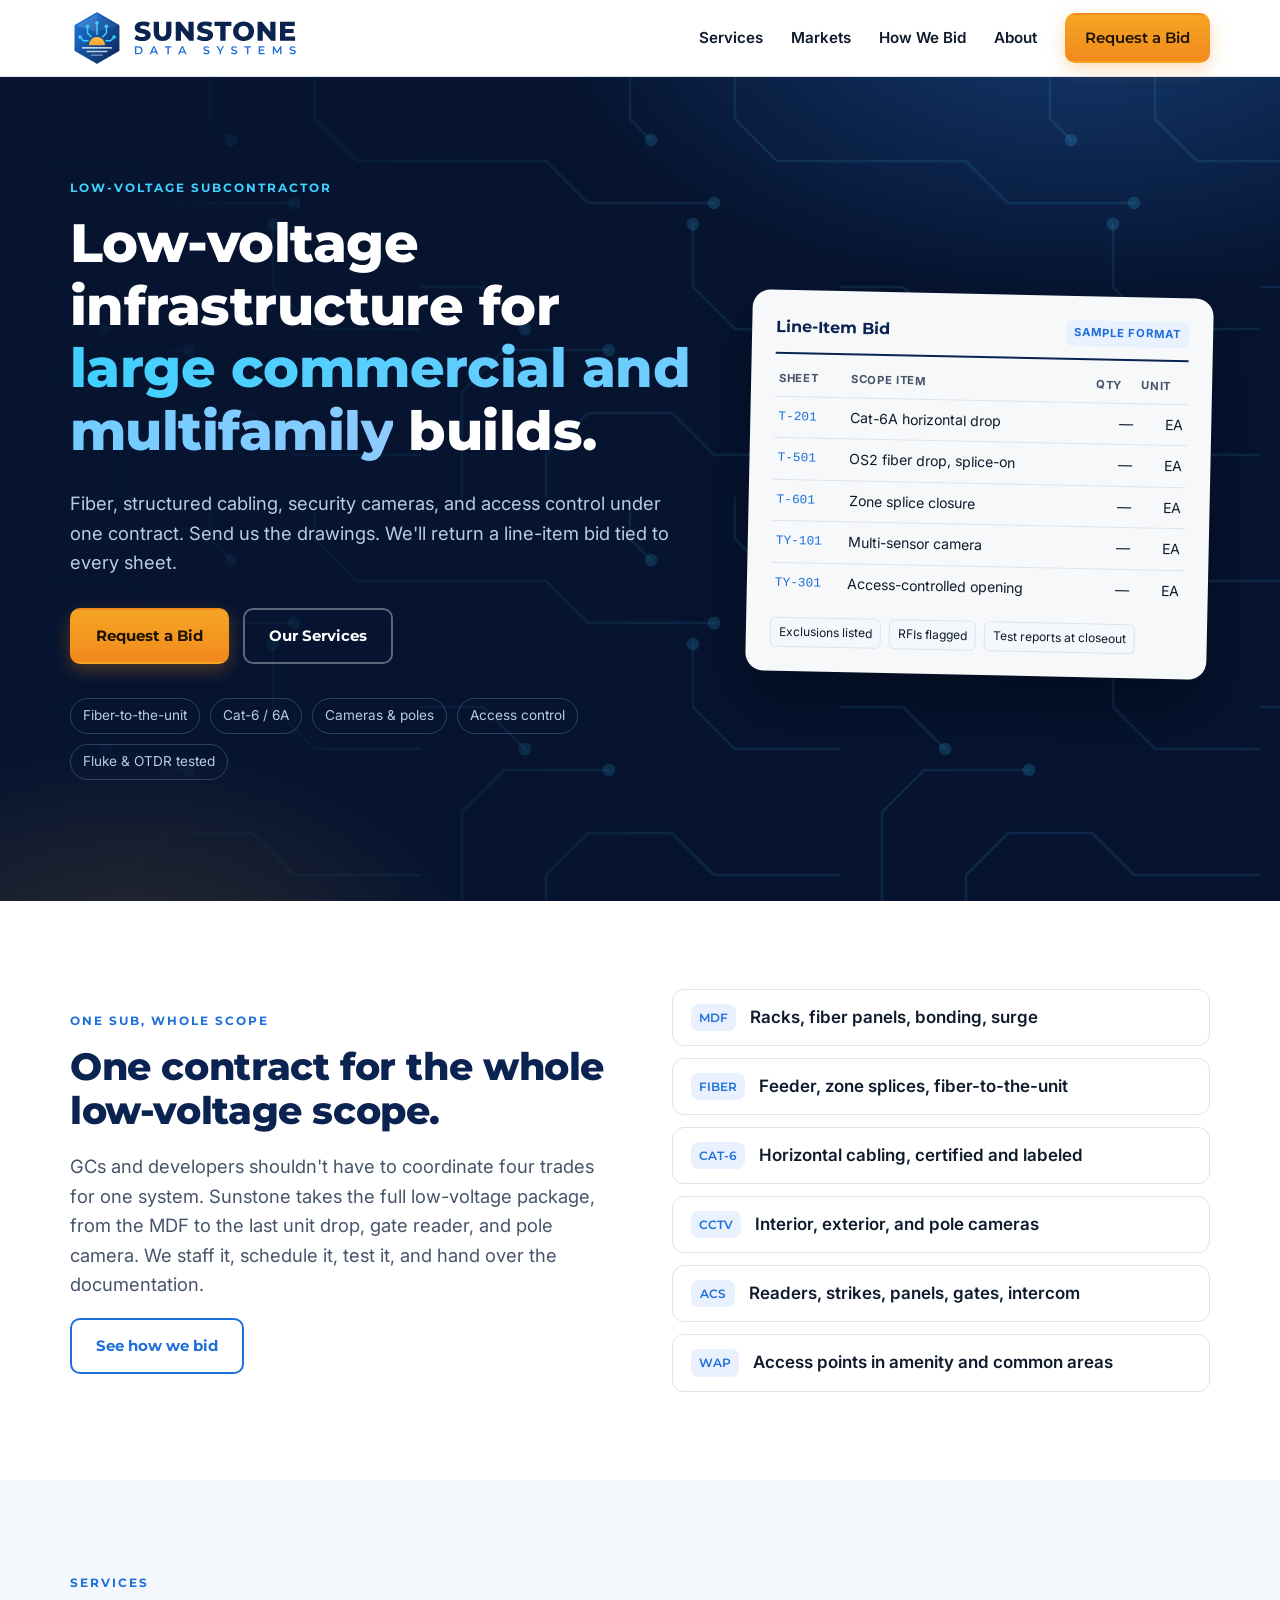
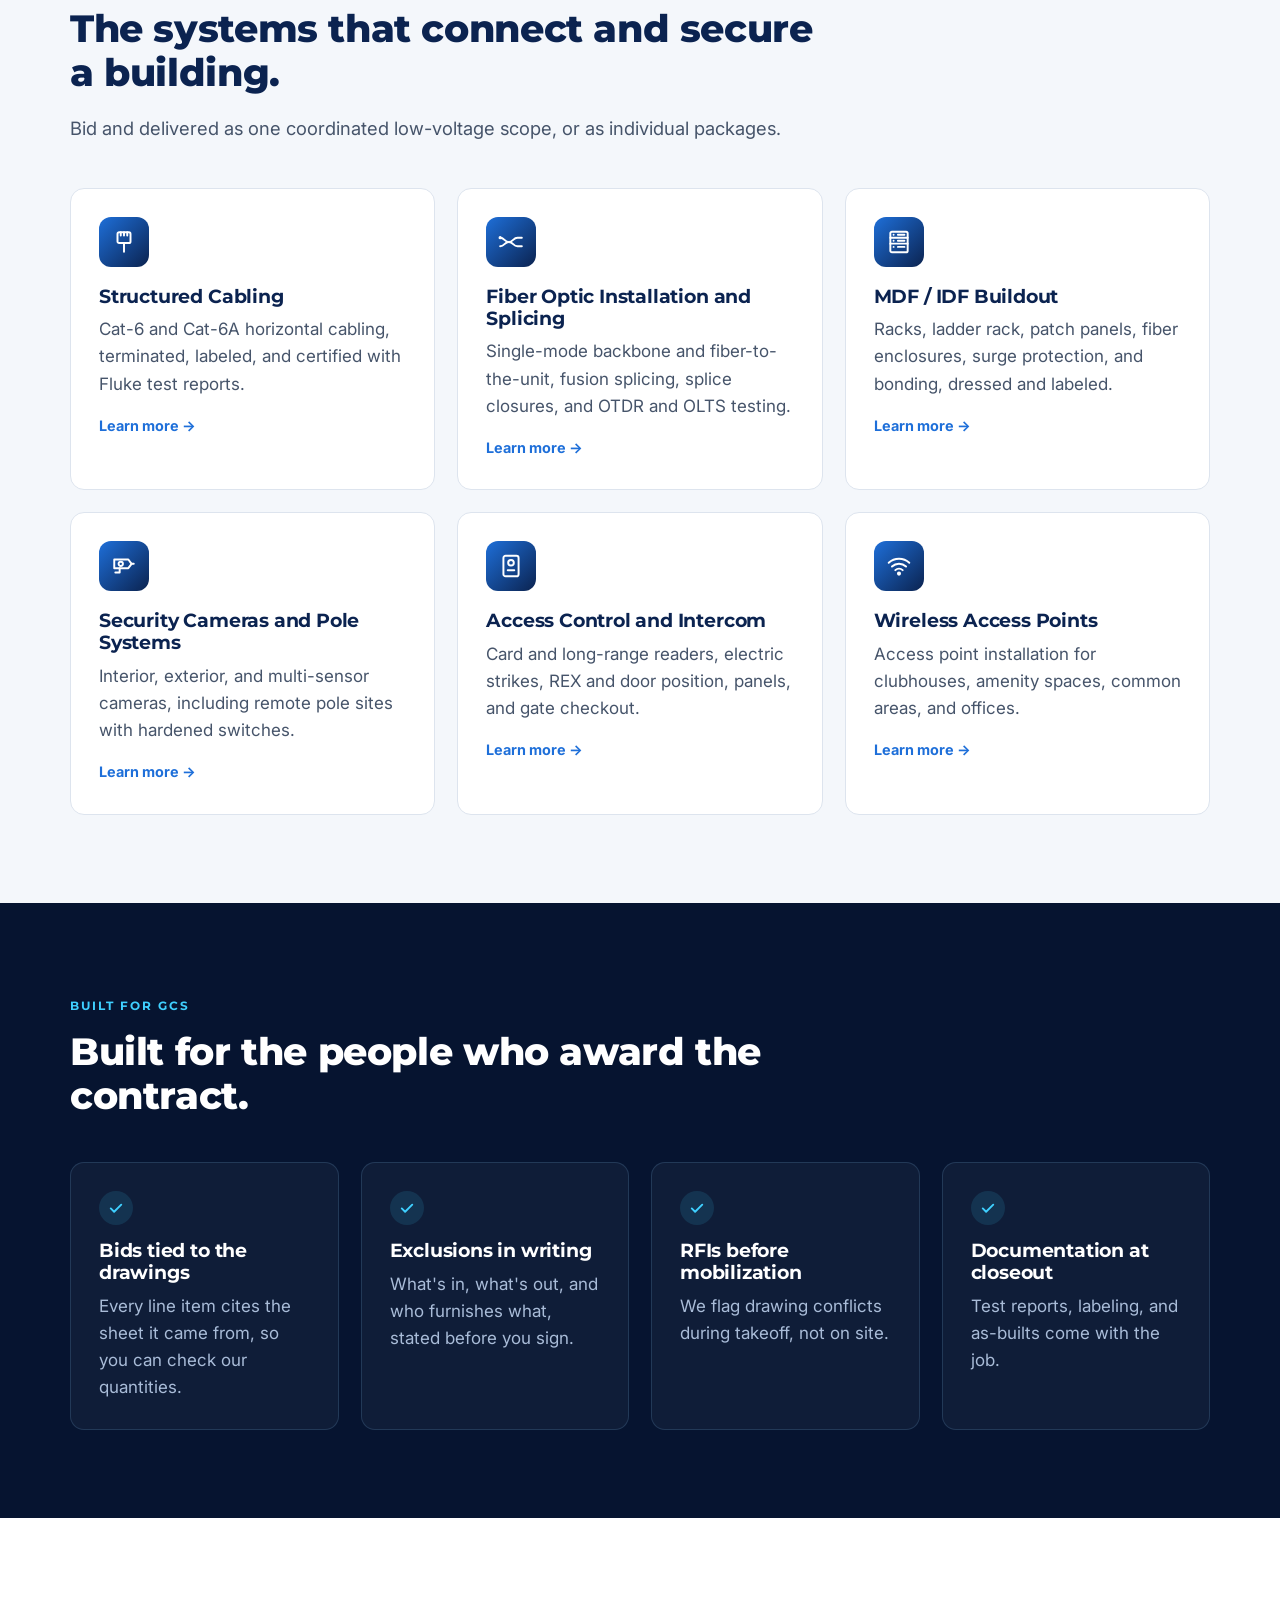
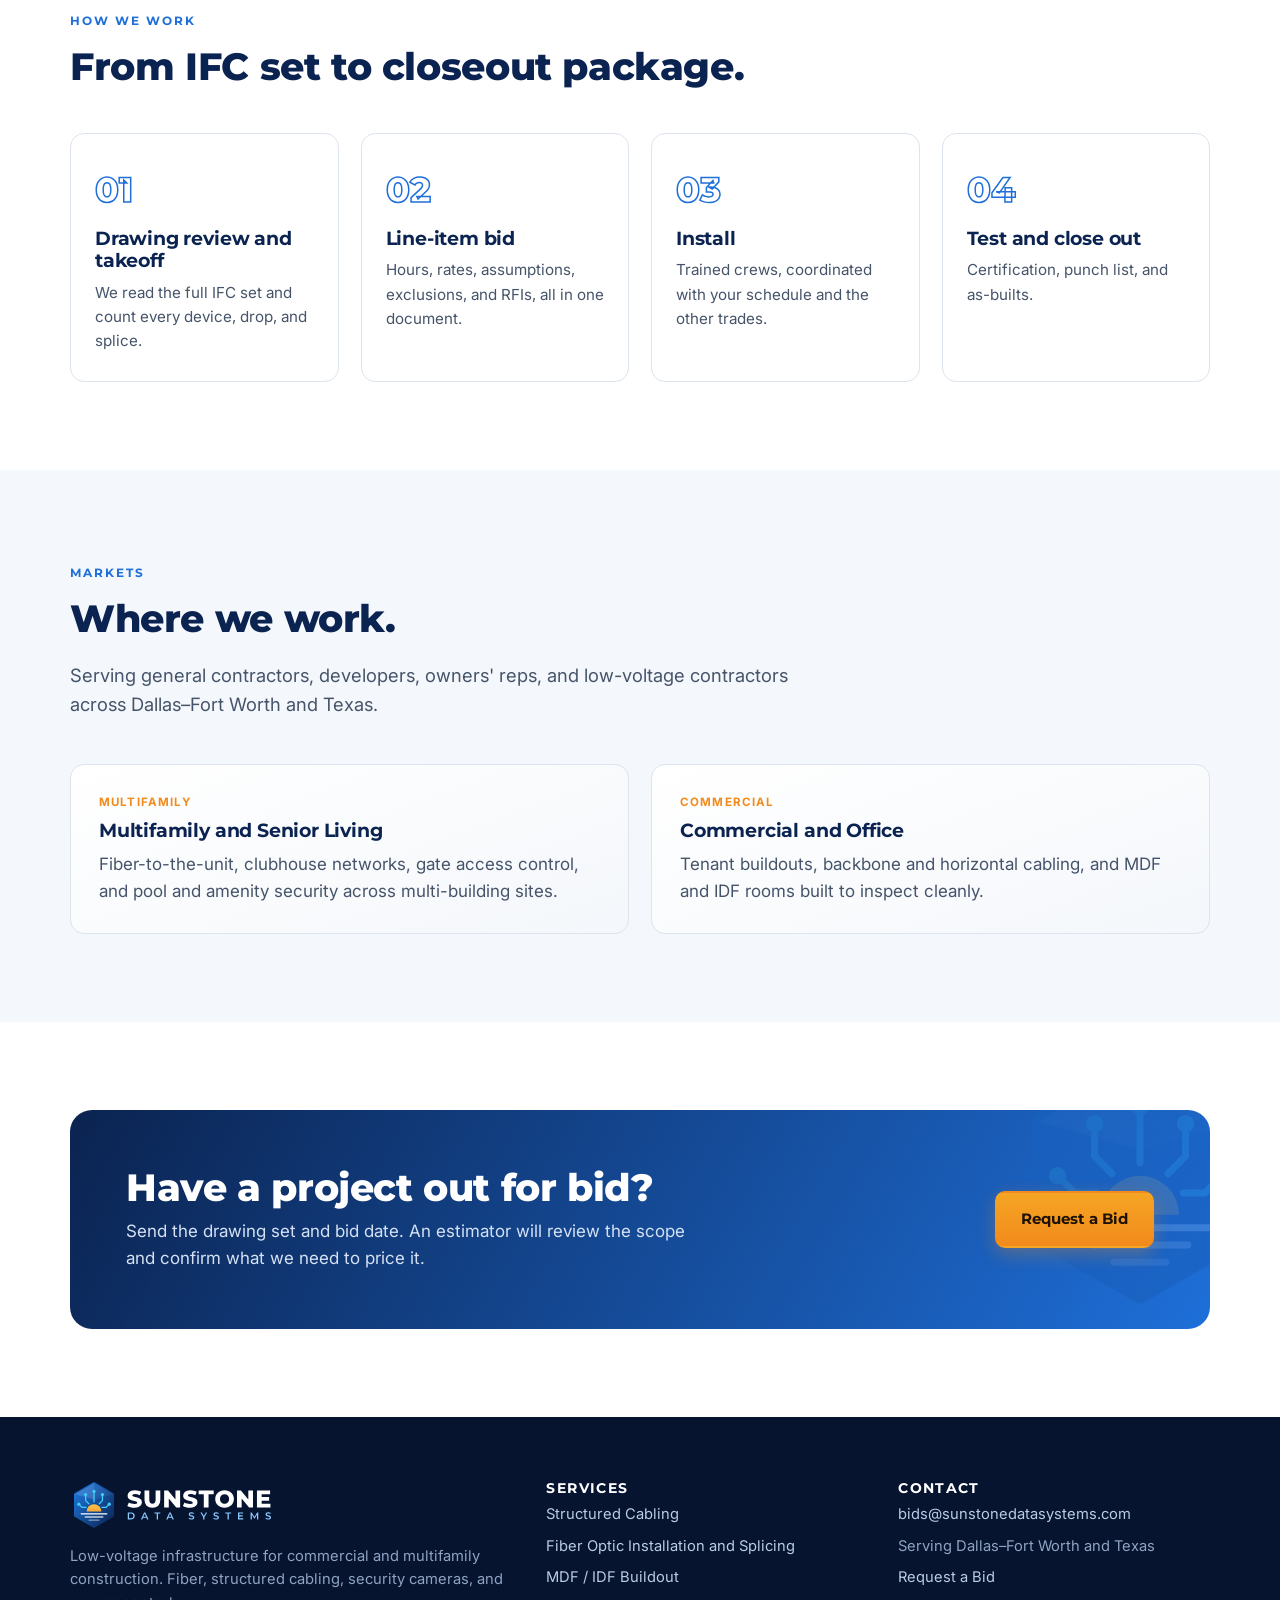
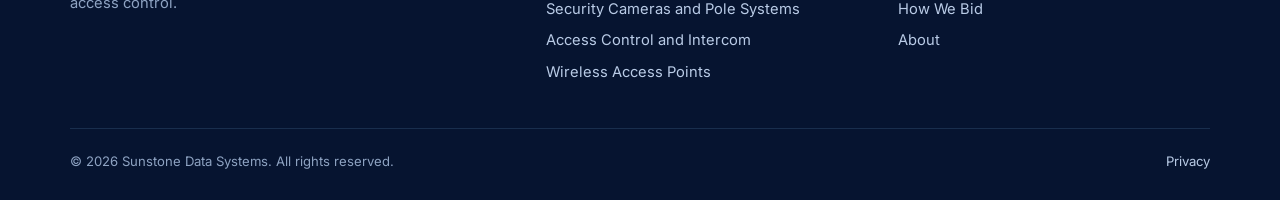
==== index.html @ 2d1430dd "Initial Sunstone Data Systems site and logo Co-Authored-By: Claude Opus 5.5 (1M context) <noreply@an" ====
<!doctype html>
<html lang="en">
<head>
<meta charset="utf-8">
<meta name="viewport" content="width=device-width, initial-scale=1">
<title>Sunstone Data Systems | Low-Voltage Contractor for Commercial & Multifamily</title>
<meta name="description" content="Sunstone Data Systems installs fiber, structured cabling, security cameras, and access control for large commercial and multifamily construction. Send your drawings for a line-item bid.">
<link rel="canonical" href="https://sunstonedatasystems.com/">
<meta property="og:title" content="Sunstone Data Systems | Low-Voltage Contractor for Commercial & Multifamily">
<meta property="og:description" content="Sunstone Data Systems installs fiber, structured cabling, security cameras, and access control for large commercial and multifamily construction. Send your drawings for a line-item bid.">
<meta property="og:type" content="website">
<meta property="og:url" content="https://sunstonedatasystems.com/">
<meta property="og:image" content="https://sunstonedatasystems.com/assets/img/og-image.png">
<meta name="theme-color" content="#061430">
<link rel="icon" href="/favicon.svg" type="image/svg+xml">
<link rel="apple-touch-icon" href="/assets/img/apple-touch-icon.png">
<link rel="preconnect" href="https://fonts.googleapis.com">
<link rel="preconnect" href="https://fonts.gstatic.com" crossorigin>
<link href="https://fonts.googleapis.com/css2?family=Inter:wght@400;500;600;700&family=Montserrat:wght@600;700;800&display=swap" rel="stylesheet">
<link rel="stylesheet" href="/assets/css/styles.css">
</head>
<body>
<a class="skip" href="#main">Skip to content</a>
<header class="site-header">
  <nav class="container nav" aria-label="Main">
    <a class="brand" href="/" aria-label="Sunstone Data Systems home"><img src="/assets/img/sunstone-logo-horizontal.svg" alt="Sunstone Data Systems" width="230" height="46"></a>
    <button class="nav-toggle" aria-label="Open menu" aria-expanded="false" aria-controls="nav-links"><span></span><span></span><span></span></button>
    <ul class="nav-links" id="nav-links"><li><a href="/services.html">Services</a></li><li><a href="/index.html#markets">Markets</a></li><li><a href="/how-we-bid.html">How We Bid</a></li><li><a href="/about.html">About</a></li><li><a class="btn btn--primary" href="/request-a-bid.html">Request a Bid</a></li></ul>
  </nav>
</header>
<main id="main">
<section class="hero">
  <div class="container">
    <div>
      <span class="eyebrow" style="color:var(--cyan-400)">Low-voltage subcontractor</span>
      <h1>Low-voltage infrastructure for <span class="accent">large commercial and multifamily</span> builds.</h1>
      <p class="lead">Fiber, structured cabling, security cameras, and access control under one contract. Send us the drawings. We'll return a line-item bid tied to every sheet.</p>
      <div class="hero-actions">
        <a class="btn btn--primary" href="/request-a-bid.html">Request a Bid</a>
        <a class="btn btn--ghost" href="/services.html">Our Services</a>
      </div>
      <ul class="hero-tags"><li>Fiber-to-the-unit</li><li>Cat-6 / 6A</li><li>Cameras &amp; poles</li><li>Access control</li><li>Fluke &amp; OTDR tested</li></ul>
    </div>
    <div class="bid-card" aria-label="Illustration of a Sunstone line-item bid">
      <header><strong>Line-Item Bid</strong><span class="tag">Sample format</span></header>
      <table>
        <thead><tr><th>Sheet</th><th>Scope item</th><th class="num">Qty</th><th class="num hide-sm">Unit</th></tr></thead>
        <tbody>
          <tr><td class="sheet">T-201</td><td>Cat-6A horizontal drop</td><td class="num">&mdash;</td><td class="num hide-sm">EA</td></tr>
          <tr><td class="sheet">T-501</td><td>OS2 fiber drop, splice-on</td><td class="num">&mdash;</td><td class="num hide-sm">EA</td></tr>
          <tr><td class="sheet">T-601</td><td>Zone splice closure</td><td class="num">&mdash;</td><td class="num hide-sm">EA</td></tr>
          <tr><td class="sheet">TY-101</td><td>Multi-sensor camera</td><td class="num">&mdash;</td><td class="num hide-sm">EA</td></tr>
          <tr><td class="sheet">TY-301</td><td>Access-controlled opening</td><td class="num">&mdash;</td><td class="num hide-sm">EA</td></tr>
        </tbody>
      </table>
      <footer><span>Exclusions listed</span><span>RFIs flagged</span><span>Test reports at closeout</span></footer>
    </div>
  </div>
</section>

<section class="section">
  <div class="container split">
    <div>
      <span class="eyebrow">One sub, whole scope</span>
      <h2>One contract for the whole low-voltage scope.</h2>
      <p class="lead">GCs and developers shouldn't have to coordinate four trades for one system. Sunstone takes the full low-voltage package, from the MDF to the last unit drop, gate reader, and pole camera. We staff it, schedule it, test it, and hand over the documentation.</p>
      <a class="btn btn--outline" href="/how-we-bid.html">See how we bid</a>
    </div>
    <ul class="scope-list">
      <li><span>MDF</span>Racks, fiber panels, bonding, surge</li>
      <li><span>FIBER</span>Feeder, zone splices, fiber-to-the-unit</li>
      <li><span>CAT-6</span>Horizontal cabling, certified and labeled</li>
      <li><span>CCTV</span>Interior, exterior, and pole cameras</li>
      <li><span>ACS</span>Readers, strikes, panels, gates, intercom</li>
      <li><span>WAP</span>Access points in amenity and common areas</li>
    </ul>
  </div>
</section>

<section class="section section--soft" id="services">
  <div class="container">
    <div class="section-head">
      <span class="eyebrow">Services</span>
      <h2>The systems that connect and secure a building.</h2>
      <p class="lead">Bid and delivered as one coordinated low-voltage scope, or as individual packages.</p>
    </div>
    <div class="grid grid-3"><a class="card" href="/services.html#structured-cabling"><div class="icon"><svg viewBox="0 0 24 24"><rect x="6" y="3" width="12" height="10" rx="1.5"/><path d="M9 3v3M12 3v3M15 3v3M12 13v8"/></svg></div><h3>Structured Cabling</h3><p>Cat-6 and Cat-6A horizontal cabling, terminated, labeled, and certified with Fluke test reports.</p><span class="more">Learn more &rarr;</span></a><a class="card" href="/services.html#fiber-optic"><div class="icon"><svg viewBox="0 0 24 24"><path d="M2 8c4 0 4 4 8 4s4-4 8-4h4"/><path d="M2 16c4 0 4-4 8-4s4 4 8 4h4"/><circle cx="2" cy="8" r=".6"/></svg></div><h3>Fiber Optic Installation and Splicing</h3><p>Single-mode backbone and fiber-to-the-unit, fusion splicing, splice closures, and OTDR and OLTS testing.</p><span class="more">Learn more &rarr;</span></a><a class="card" href="/services.html#mdf-idf"><div class="icon"><svg viewBox="0 0 24 24"><rect x="4" y="2.5" width="16" height="19" rx="1.5"/><path d="M4 8h16M4 13.5h16M7 5.3h.01M7 10.8h.01M7 16.5h.01M11 5.3h6M11 10.8h6M11 16.5h6"/></svg></div><h3>MDF / IDF Buildout</h3><p>Racks, ladder rack, patch panels, fiber enclosures, surge protection, and bonding, dressed and labeled.</p><span class="more">Learn more &rarr;</span></a><a class="card" href="/services.html#security-cameras"><div class="icon"><svg viewBox="0 0 24 24"><path d="M3 6h13l3 4-3 4H3z"/><circle cx="9" cy="10" r="2"/><path d="M8 14v4H4M19 10h2"/></svg></div><h3>Security Cameras and Pole Systems</h3><p>Interior, exterior, and multi-sensor cameras, including remote pole sites with hardened switches.</p><span class="more">Learn more &rarr;</span></a><a class="card" href="/services.html#access-control"><div class="icon"><svg viewBox="0 0 24 24"><rect x="5" y="2.5" width="14" height="19" rx="2"/><circle cx="12" cy="9" r="2.6"/><path d="M9 16h6"/></svg></div><h3>Access Control and Intercom</h3><p>Card and long-range readers, electric strikes, REX and door position, panels, and gate checkout.</p><span class="more">Learn more &rarr;</span></a><a class="card" href="/services.html#wireless"><div class="icon"><svg viewBox="0 0 24 24"><path d="M2.5 9a14 14 0 0 1 19 0M5.5 12.5a9.5 9.5 0 0 1 13 0M8.6 15.8a5 5 0 0 1 6.8 0"/><circle cx="12" cy="19" r="1"/></svg></div><h3>Wireless Access Points</h3><p>Access point installation for clubhouses, amenity spaces, common areas, and offices.</p><span class="more">Learn more &rarr;</span></a></div>
  </div>
</section>

<section class="section section--dark">
  <div class="container">
    <div class="section-head">
      <span class="eyebrow">Built for GCs</span>
      <h2>Built for the people who award the contract.</h2>
    </div>
    <div class="grid grid-4">
      <div class="card"><span class="check"><svg viewBox="0 0 24 24"><path d="M5 12.5l4.5 4.5L19 7.5" stroke-linecap="round" stroke-linejoin="round"/></svg></span><h3>Bids tied to the drawings</h3><p>Every line item cites the sheet it came from, so you can check our quantities.</p></div>
      <div class="card"><span class="check"><svg viewBox="0 0 24 24"><path d="M5 12.5l4.5 4.5L19 7.5" stroke-linecap="round" stroke-linejoin="round"/></svg></span><h3>Exclusions in writing</h3><p>What's in, what's out, and who furnishes what, stated before you sign.</p></div>
      <div class="card"><span class="check"><svg viewBox="0 0 24 24"><path d="M5 12.5l4.5 4.5L19 7.5" stroke-linecap="round" stroke-linejoin="round"/></svg></span><h3>RFIs before mobilization</h3><p>We flag drawing conflicts during takeoff, not on site.</p></div>
      <div class="card"><span class="check"><svg viewBox="0 0 24 24"><path d="M5 12.5l4.5 4.5L19 7.5" stroke-linecap="round" stroke-linejoin="round"/></svg></span><h3>Documentation at closeout</h3><p>Test reports, labeling, and as-builts come with the job.</p></div>
    </div>
  </div>
</section>

<section class="section">
  <div class="container">
    <div class="section-head">
      <span class="eyebrow">How we work</span>
      <h2>From IFC set to closeout package.</h2>
    </div>
    <div class="steps">
      <div class="step"><h3>Drawing review and takeoff</h3><p>We read the full IFC set and count every device, drop, and splice.</p></div>
      <div class="step"><h3>Line-item bid</h3><p>Hours, rates, assumptions, exclusions, and RFIs, all in one document.</p></div>
      <div class="step"><h3>Install</h3><p>Trained crews, coordinated with your schedule and the other trades.</p></div>
      <div class="step"><h3>Test and close out</h3><p>Certification, punch list, and as-builts.</p></div>
    </div>
  </div>
</section>

<section class="section section--soft" id="markets">
  <div class="container">
    <div class="section-head">
      <span class="eyebrow">Markets</span>
      <h2>Where we work.</h2>
      <p class="lead">Serving general contractors, developers, owners' reps, and low-voltage contractors across Dallas&ndash;Fort Worth and Texas.</p>
    </div>
    <div class="grid grid-2">
      <div class="market"><span class="label">Multifamily</span><h3>Multifamily and Senior Living</h3><p>Fiber-to-the-unit, clubhouse networks, gate access control, and pool and amenity security across multi-building sites.</p></div>
      <div class="market"><span class="label">Commercial</span><h3>Commercial and Office</h3><p>Tenant buildouts, backbone and horizontal cabling, and MDF and IDF rooms built to inspect cleanly.</p></div>
    </div>
  </div>
</section>

<section class="section"><div class="container"><div class="cta-band">
  <div><h2>Have a project out for bid?</h2><p>Send the drawing set and bid date. An estimator will review the scope and confirm what we need to price it.</p></div>
  <a class="btn btn--primary" href="/request-a-bid.html">Request a Bid</a>
</div></div></section>
</main>
<footer class="site-footer">
  <div class="container">
    <div class="footer-grid">
      <div>
        <img src="/assets/img/sunstone-logo-horizontal-white.svg" alt="Sunstone Data Systems" width="240" height="48">
        <p>Low-voltage infrastructure for commercial and multifamily construction. Fiber, structured cabling, security cameras, and access control.</p>
      </div>
      <div>
        <h4>Services</h4>
        <ul><li><a href="/services.html#structured-cabling">Structured Cabling</a></li><li><a href="/services.html#fiber-optic">Fiber Optic Installation and Splicing</a></li><li><a href="/services.html#mdf-idf">MDF / IDF Buildout</a></li><li><a href="/services.html#security-cameras">Security Cameras and Pole Systems</a></li><li><a href="/services.html#access-control">Access Control and Intercom</a></li><li><a href="/services.html#wireless">Wireless Access Points</a></li></ul>
      </div>
      <div>
        <h4>Contact</h4>
        <ul>
          <li><a href="mailto:bids@sunstonedatasystems.com">bids@sunstonedatasystems.com</a></li>
          <li>Serving Dallas&ndash;Fort Worth and Texas</li>
          <li><a href="/request-a-bid.html">Request a Bid</a></li>
          <li><a href="/how-we-bid.html">How We Bid</a></li>
          <li><a href="/about.html">About</a></li>
        </ul>
      </div>
    </div>
    <div class="footer-bottom">
      <span>&copy; <span data-year>2026</span> Sunstone Data Systems. All rights reserved.</span>
      <span><a href="/privacy.html">Privacy</a></span>
    </div>
  </div>
</footer>
<script src="/assets/js/main.js" defer></script>
</body>
</html>
---- assets/css/styles.css ----
/* Sunstone Data Systems — site styles */
:root {
  --navy-900: #061430;
  --navy-800: #0B2350;
  --navy-700: #12306A;
  --blue-600: #1E6FD9;
  --blue-500: #2F86F0;
  --cyan-400: #3FD0FF;
  --amber-500: #F5A524;
  --amber-600: #F28A1C;
  --ink: #0F1B2D;
  --ink-soft: #46546A;
  --line: #DDE4EE;
  --bg: #FFFFFF;
  --bg-soft: #F4F7FB;
  --radius: 14px;
  --shadow: 0 10px 30px rgba(11, 35, 80, .08);
  --max: 1180px;
  --head: "Montserrat", system-ui, sans-serif;
  --body: "Inter", system-ui, -apple-system, "Segoe UI", sans-serif;
}

*, *::before, *::after { box-sizing: border-box; }
html { scroll-behavior: smooth; }
body {
  margin: 0;
  font-family: var(--body);
  font-size: 17px;
  line-height: 1.6;
  color: var(--ink);
  background: var(--bg);
  -webkit-font-smoothing: antialiased;
}
img { max-width: 100%; display: block; }
a { color: var(--blue-600); }
h1, h2, h3, h4 { font-family: var(--head); line-height: 1.15; margin: 0 0 .5em; color: var(--navy-800); letter-spacing: -.01em; }
h1 { font-size: clamp(2.1rem, 4.6vw, 3.4rem); font-weight: 800; }
h2 { font-size: clamp(1.7rem, 3vw, 2.4rem); font-weight: 800; }
h3 { font-size: 1.2rem; font-weight: 700; }
p { margin: 0 0 1em; }
.container { width: 100%; max-width: var(--max); margin: 0 auto; padding: 0 20px; }
.eyebrow {
  display: inline-block; font-family: var(--head); font-weight: 700; font-size: .78rem;
  letter-spacing: .16em; text-transform: uppercase; color: var(--blue-600); margin-bottom: 14px;
}
.lead { font-size: 1.15rem; color: var(--ink-soft); max-width: 46rem; }
.section { padding: 88px 0; }
.section--soft { background: var(--bg-soft); }
.section--dark { background: var(--navy-900); color: #D5E2F5; }
.section--dark h2, .section--dark h3 { color: #fff; }
.section--dark .eyebrow { color: var(--cyan-400); }
.section-head { max-width: 760px; margin-bottom: 44px; }
.skip { position: absolute; left: -9999px; }
.skip:focus { left: 12px; top: 12px; background: #fff; padding: 8px 12px; z-index: 100; }

/* Buttons */
.btn {
  display: inline-flex; align-items: center; justify-content: center; gap: 8px;
  font-family: var(--head); font-weight: 700; font-size: .95rem; text-decoration: none;
  padding: 14px 24px; border-radius: 10px; border: 2px solid transparent; cursor: pointer;
  transition: transform .15s ease, background .15s ease, box-shadow .15s ease;
}
.btn:hover { transform: translateY(-1px); }
.btn--primary { background: linear-gradient(180deg, var(--amber-500), var(--amber-600)); color: #1D1203; box-shadow: 0 6px 18px rgba(242, 138, 28, .3); }
.btn--blue { background: var(--blue-600); color: #fff; }
.btn--ghost { border-color: rgba(255,255,255,.35); color: #fff; }
.btn--ghost:hover { background: rgba(255,255,255,.08); }
.btn--outline { border-color: var(--blue-600); color: var(--blue-600); }

/* Header */
.site-header {
  position: sticky; top: 0; z-index: 50; background: rgba(255,255,255,.96);
  backdrop-filter: blur(8px); border-bottom: 1px solid var(--line);
}
.nav { display: flex; align-items: center; justify-content: space-between; height: 76px; gap: 24px; }
.brand img { height: 54px; width: auto; }
.nav-links { display: flex; align-items: center; gap: 28px; list-style: none; margin: 0; padding: 0; }
.nav-links a { text-decoration: none; color: var(--ink); font-weight: 600; font-size: .95rem; }
.nav-links a:hover, .nav-links a[aria-current="page"] { color: var(--blue-600); }
.nav-links .btn { color: #1D1203; padding: 11px 18px; }
.nav-toggle { display: none; background: none; border: 0; padding: 8px; cursor: pointer; }
.nav-toggle span { display: block; width: 24px; height: 2px; background: var(--navy-800); margin: 5px 0; transition: .2s; }

@media (max-width: 920px) {
  .nav-toggle { display: block; }
  .nav-links {
    position: absolute; top: 76px; left: 0; right: 0; flex-direction: column; align-items: stretch;
    background: #fff; border-bottom: 1px solid var(--line); padding: 12px 20px 22px; gap: 4px; display: none;
  }
  .nav-links.open { display: flex; }
  .nav-links a { padding: 12px 0; }
  .nav-links .btn { margin-top: 8px; }
  .brand img { height: 40px; }
}

/* Hero */
.hero {
  position: relative; overflow: hidden; color: #D5E2F5;
  background:
    radial-gradient(900px 500px at 85% -10%, rgba(47,134,240,.35), transparent 60%),
    radial-gradient(600px 400px at 10% 110%, rgba(245,165,36,.16), transparent 60%),
    var(--navy-900);
}
.hero::before {
  content: ""; position: absolute; inset: 0; opacity: .5;
  background-image: url("../img/circuit-pattern.svg"); background-size: 420px;
  mask-image: linear-gradient(90deg, transparent, #000 60%);
  -webkit-mask-image: linear-gradient(90deg, transparent, #000 60%);
}
.hero .container { position: relative; display: grid; grid-template-columns: 1.15fr .85fr; gap: 56px; align-items: center; padding-top: 96px; padding-bottom: 104px; }
.hero h1 { color: #fff; }
.hero h1 .accent { background: linear-gradient(90deg, var(--cyan-400), #8CCBFF); -webkit-background-clip: text; background-clip: text; color: transparent; }
.hero .lead { color: #B9CBE6; }
.hero-actions { display: flex; flex-wrap: wrap; gap: 14px; margin-top: 30px; }
.hero-tags { display: flex; flex-wrap: wrap; gap: 10px; margin-top: 34px; padding: 0; list-style: none; }
.hero-tags li { font-size: .85rem; padding: 6px 12px; border: 1px solid rgba(140,203,255,.25); border-radius: 999px; color: #B9CBE6; }

.bid-card {
  background: rgba(255,255,255,.97); color: var(--ink); border-radius: 18px; padding: 24px;
  box-shadow: 0 30px 60px rgba(0,0,0,.35); font-size: .88rem; transform: rotate(1.2deg);
}
.bid-card header { display: flex; justify-content: space-between; align-items: center; border-bottom: 2px solid var(--navy-800); padding-bottom: 12px; margin-bottom: 8px; }
.bid-card header strong { font-family: var(--head); color: var(--navy-800); font-size: 1rem; }
.bid-card .tag { font-size: .7rem; font-weight: 700; letter-spacing: .08em; text-transform: uppercase; color: var(--blue-600); background: #E8F1FD; padding: 4px 8px; border-radius: 6px; }
.bid-card table { width: 100%; border-collapse: collapse; }
.bid-card th { text-align: left; font-size: .7rem; text-transform: uppercase; letter-spacing: .06em; color: var(--ink-soft); padding: 8px 4px; }
.bid-card td { padding: 9px 4px; border-top: 1px solid var(--line); }
.bid-card td.sheet { font-family: ui-monospace, SFMono-Regular, Menlo, monospace; color: var(--blue-600); font-size: .8rem; }
.bid-card td.num { text-align: right; font-variant-numeric: tabular-nums; }
.bid-card footer { display: flex; gap: 8px; flex-wrap: wrap; margin-top: 14px; }
.bid-card footer span { font-size: .75rem; background: var(--bg-soft); border: 1px solid var(--line); padding: 4px 8px; border-radius: 6px; }

/* Page hero (inner pages) */
.page-hero { background: var(--navy-900); color: #B9CBE6; padding: 80px 0 72px; position: relative; overflow: hidden; }
.page-hero::before { content: ""; position: absolute; inset: 0; opacity: .35; background-image: url("../img/circuit-pattern.svg"); background-size: 380px; -webkit-mask-image: linear-gradient(90deg, transparent 30%, #000); mask-image: linear-gradient(90deg, transparent 30%, #000); }
.page-hero .container { position: relative; }
.page-hero h1 { color: #fff; max-width: 820px; }
.page-hero .lead { color: #B9CBE6; }
.page-hero .eyebrow { color: var(--cyan-400); }

/* Intro split */
.split { display: grid; grid-template-columns: 1fr 1fr; gap: 64px; align-items: center; }
.scope-list { list-style: none; margin: 0; padding: 0; display: grid; gap: 12px; }
.scope-list li { display: flex; gap: 14px; align-items: center; background: #fff; border: 1px solid var(--line); border-radius: 12px; padding: 14px 18px; font-weight: 600; }
.scope-list li span { font-family: var(--head); font-size: .75rem; color: var(--blue-600); background: #E8F1FD; border-radius: 8px; padding: 4px 8px; min-width: 44px; text-align: center; }

/* Cards */
.grid { display: grid; gap: 22px; }
.grid-3 { grid-template-columns: repeat(3, 1fr); }
.grid-2 { grid-template-columns: repeat(2, 1fr); }
.grid-4 { grid-template-columns: repeat(4, 1fr); }
.card {
  background: #fff; border: 1px solid var(--line); border-radius: var(--radius); padding: 28px;
  transition: box-shadow .2s ease, transform .2s ease, border-color .2s ease; text-decoration: none; color: inherit; display: block;
}
a.card:hover { box-shadow: var(--shadow); transform: translateY(-3px); border-color: #BFD3EE; }
.card p { color: var(--ink-soft); margin: 0; }
.card .icon { width: 50px; height: 50px; border-radius: 12px; display: grid; place-items: center; margin-bottom: 18px; background: linear-gradient(135deg, var(--blue-600), var(--navy-800)); }
.card .icon svg { width: 26px; height: 26px; stroke: #fff; fill: none; stroke-width: 1.8; stroke-linecap: round; stroke-linejoin: round; }
.card .more { display: inline-block; margin-top: 16px; font-weight: 700; font-size: .9rem; color: var(--blue-600); }

.section--dark .card { background: rgba(255,255,255,.04); border-color: rgba(140,203,255,.16); }
.section--dark .card p { color: #A9BCD8; }
.section--dark .card h3 { color: #fff; }
.check { width: 34px; height: 34px; border-radius: 50%; display: grid; place-items: center; background: rgba(63,208,255,.12); margin-bottom: 14px; }
.check svg { width: 18px; height: 18px; stroke: var(--cyan-400); fill: none; stroke-width: 2.5; }

/* Process */
.steps { counter-reset: step; display: grid; grid-template-columns: repeat(4, 1fr); gap: 22px; }
.step { position: relative; padding: 28px 24px; border-radius: var(--radius); background: #fff; border: 1px solid var(--line); }
.step::before {
  counter-increment: step; content: "0" counter(step); font-family: var(--head); font-weight: 800; font-size: 2.2rem;
  color: transparent; -webkit-text-stroke: 1.5px var(--blue-600); display: block; margin-bottom: 8px;
}
.step p { color: var(--ink-soft); margin: 0; font-size: .95rem; }

/* Markets */
.market { border-radius: var(--radius); padding: 28px; background: linear-gradient(160deg, #fff, var(--bg-soft)); border: 1px solid var(--line); }
.market p { color: var(--ink-soft); margin: 0; }
.market .label { font-size: .72rem; font-weight: 700; letter-spacing: .1em; text-transform: uppercase; color: var(--amber-600); margin-bottom: 8px; display: block; }

/* CTA band */
.cta-band {
  background: linear-gradient(120deg, var(--navy-800), var(--blue-600)); color: #fff; border-radius: 22px;
  padding: 56px; display: flex; justify-content: space-between; align-items: center; gap: 32px; position: relative; overflow: hidden;
}
.cta-band::after { content: ""; position: absolute; right: -60px; top: -60px; width: 260px; height: 260px; background: url("../img/sunstone-mark.svg") center/contain no-repeat; opacity: .12; }
.cta-band h2 { color: #fff; margin-bottom: 8px; }
.cta-band p { color: #D5E2F5; margin: 0; max-width: 560px; }
.cta-band .btn { position: relative; z-index: 1; flex-shrink: 0; }

/* Service detail */
.service { display: grid; grid-template-columns: 300px 1fr; gap: 48px; padding: 56px 0; border-top: 1px solid var(--line); scroll-margin-top: 90px; }
.service:first-child { border-top: 0; padding-top: 0; }
.service aside .icon { width: 64px; height: 64px; border-radius: 16px; display: grid; place-items: center; background: linear-gradient(135deg, var(--blue-600), var(--navy-800)); margin-bottom: 18px; }
.service aside .icon svg { width: 32px; height: 32px; stroke: #fff; fill: none; stroke-width: 1.8; stroke-linecap: round; stroke-linejoin: round; }
.service h2 { font-size: 1.7rem; }
.service-cols { display: grid; grid-template-columns: 1fr 1fr; gap: 28px; margin-top: 18px; }
.service-cols h4 { font-size: .8rem; letter-spacing: .1em; text-transform: uppercase; color: var(--blue-600); margin-bottom: 10px; }
.service-cols ul { margin: 0; padding-left: 18px; color: var(--ink-soft); }
.service-cols ul li { margin-bottom: 6px; }
.service-cols .excl h4 { color: var(--ink-soft); }
.subnav { display: flex; flex-wrap: wrap; gap: 10px; margin-top: 28px; }
.subnav a { color: #D5E2F5; text-decoration: none; font-size: .88rem; border: 1px solid rgba(140,203,255,.3); border-radius: 999px; padding: 7px 14px; }
.subnav a:hover { background: rgba(255,255,255,.08); }

/* Bid anatomy */
.anatomy { display: grid; grid-template-columns: 1fr 1fr; gap: 48px; align-items: start; }
.anatomy ol { list-style: none; padding: 0; margin: 0; display: grid; gap: 14px; }
.anatomy ol li { padding: 18px 20px; border-left: 3px solid var(--blue-600); background: var(--bg-soft); border-radius: 0 12px 12px 0; }
.anatomy ol li strong { display: block; font-family: var(--head); color: var(--navy-800); }
.anatomy ol li span { color: var(--ink-soft); font-size: .95rem; }

/* Facts */
.facts { display: grid; grid-template-columns: repeat(2, 1fr); gap: 18px; }
.fact { border: 1px solid var(--line); border-radius: var(--radius); padding: 24px; }
.fact h3 { font-size: 1rem; margin-bottom: 6px; }
.fact p { margin: 0; color: var(--ink-soft); font-size: .95rem; }

/* Form */
.form-wrap { display: grid; grid-template-columns: 1.4fr .6fr; gap: 40px; align-items: start; }
form.bid-form { background: #fff; border: 1px solid var(--line); border-radius: 18px; padding: 36px; box-shadow: var(--shadow); }
.form-grid { display: grid; grid-template-columns: 1fr 1fr; gap: 18px; }
.field { display: flex; flex-direction: column; gap: 6px; }
.field.full { grid-column: 1 / -1; }
.field label, fieldset legend { font-weight: 600; font-size: .9rem; color: var(--navy-800); }
.req { color: var(--amber-600); }
input, select, textarea {
  font: inherit; font-size: .95rem; padding: 12px 14px; border: 1px solid #C8D3E3; border-radius: 10px; background: #fff; color: var(--ink); width: 100%;
}
input:focus, select:focus, textarea:focus { outline: 3px solid rgba(47,134,240,.25); border-color: var(--blue-500); }
textarea { min-height: 120px; resize: vertical; }
fieldset { border: 0; padding: 0; margin: 0; }
.checks { display: grid; grid-template-columns: repeat(2, 1fr); gap: 8px 18px; margin-top: 10px; }
.checks label { display: flex; align-items: center; gap: 10px; font-weight: 500; font-size: .95rem; color: var(--ink); }
.checks input { width: 18px; height: 18px; accent-color: var(--blue-600); }
.form-note { font-size: .85rem; color: var(--ink-soft); margin-top: 14px; }
.form-status { margin-top: 16px; padding: 14px 16px; border-radius: 10px; display: none; }
.form-status.ok { display: block; background: #E7F7EE; color: #145C33; }
.form-status.err { display: block; background: #FDECEC; color: #8A1C1C; }
.side-card { background: var(--navy-900); color: #B9CBE6; border-radius: 18px; padding: 30px; position: sticky; top: 100px; }
.side-card h3 { color: #fff; }
.side-card ul { padding-left: 18px; margin: 0 0 18px; }
.side-card a { color: var(--cyan-400); }

/* Footer */
.site-footer { background: var(--navy-900); color: #8EA3C2; padding: 64px 0 28px; font-size: .92rem; }
.footer-grid { display: grid; grid-template-columns: 1.4fr 1fr 1fr; gap: 40px; }
.site-footer img { height: 48px; width: auto; margin-bottom: 16px; }
.site-footer h4 { color: #fff; font-size: .85rem; letter-spacing: .1em; text-transform: uppercase; }
.site-footer ul { list-style: none; padding: 0; margin: 0; display: grid; gap: 8px; }
.site-footer a { color: #B9CBE6; text-decoration: none; }
.site-footer a:hover { color: #fff; }
.footer-bottom { border-top: 1px solid rgba(140,203,255,.14); margin-top: 44px; padding-top: 22px; display: flex; justify-content: space-between; flex-wrap: wrap; gap: 12px; font-size: .82rem; }

/* Responsive */
@media (max-width: 1000px) {
  .hero .container { grid-template-columns: 1fr; padding-top: 72px; padding-bottom: 80px; }
  .bid-card { transform: none; max-width: 560px; }
  .grid-4, .steps { grid-template-columns: repeat(2, 1fr); }
  .grid-3 { grid-template-columns: repeat(2, 1fr); }
  .split, .anatomy, .form-wrap { grid-template-columns: 1fr; gap: 40px; }
  .service { grid-template-columns: 1fr; gap: 16px; }
  .side-card { position: static; }
  .footer-grid { grid-template-columns: 1fr 1fr; }
}
@media (max-width: 640px) {
  body { font-size: 16px; }
  .section { padding: 64px 0; }
  .grid-2, .grid-3, .grid-4, .steps, .facts, .service-cols, .form-grid, .checks { grid-template-columns: 1fr; }
  .cta-band { flex-direction: column; align-items: flex-start; padding: 36px 26px; }
  form.bid-form { padding: 24px; }
  .footer-grid { grid-template-columns: 1fr; }
  .bid-card { padding: 18px; font-size: .8rem; }
  .bid-card .hide-sm { display: none; }
}
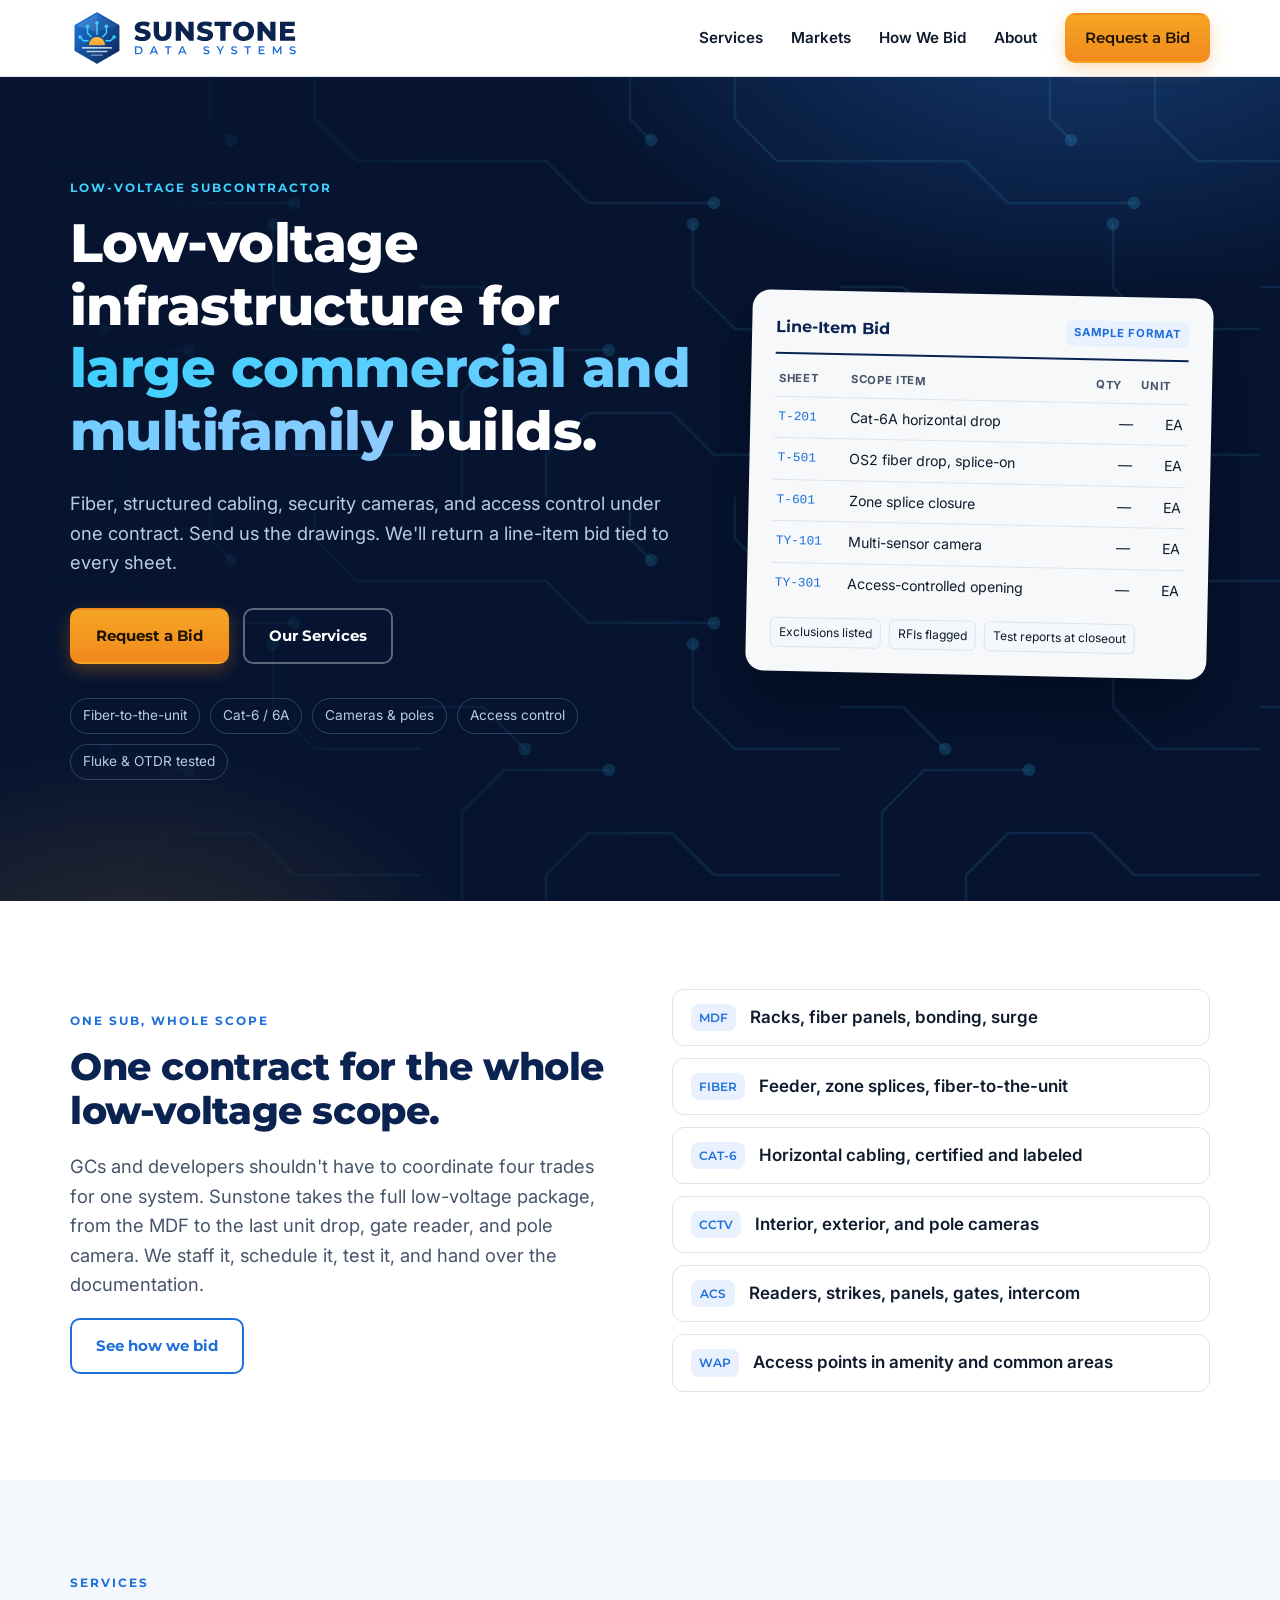
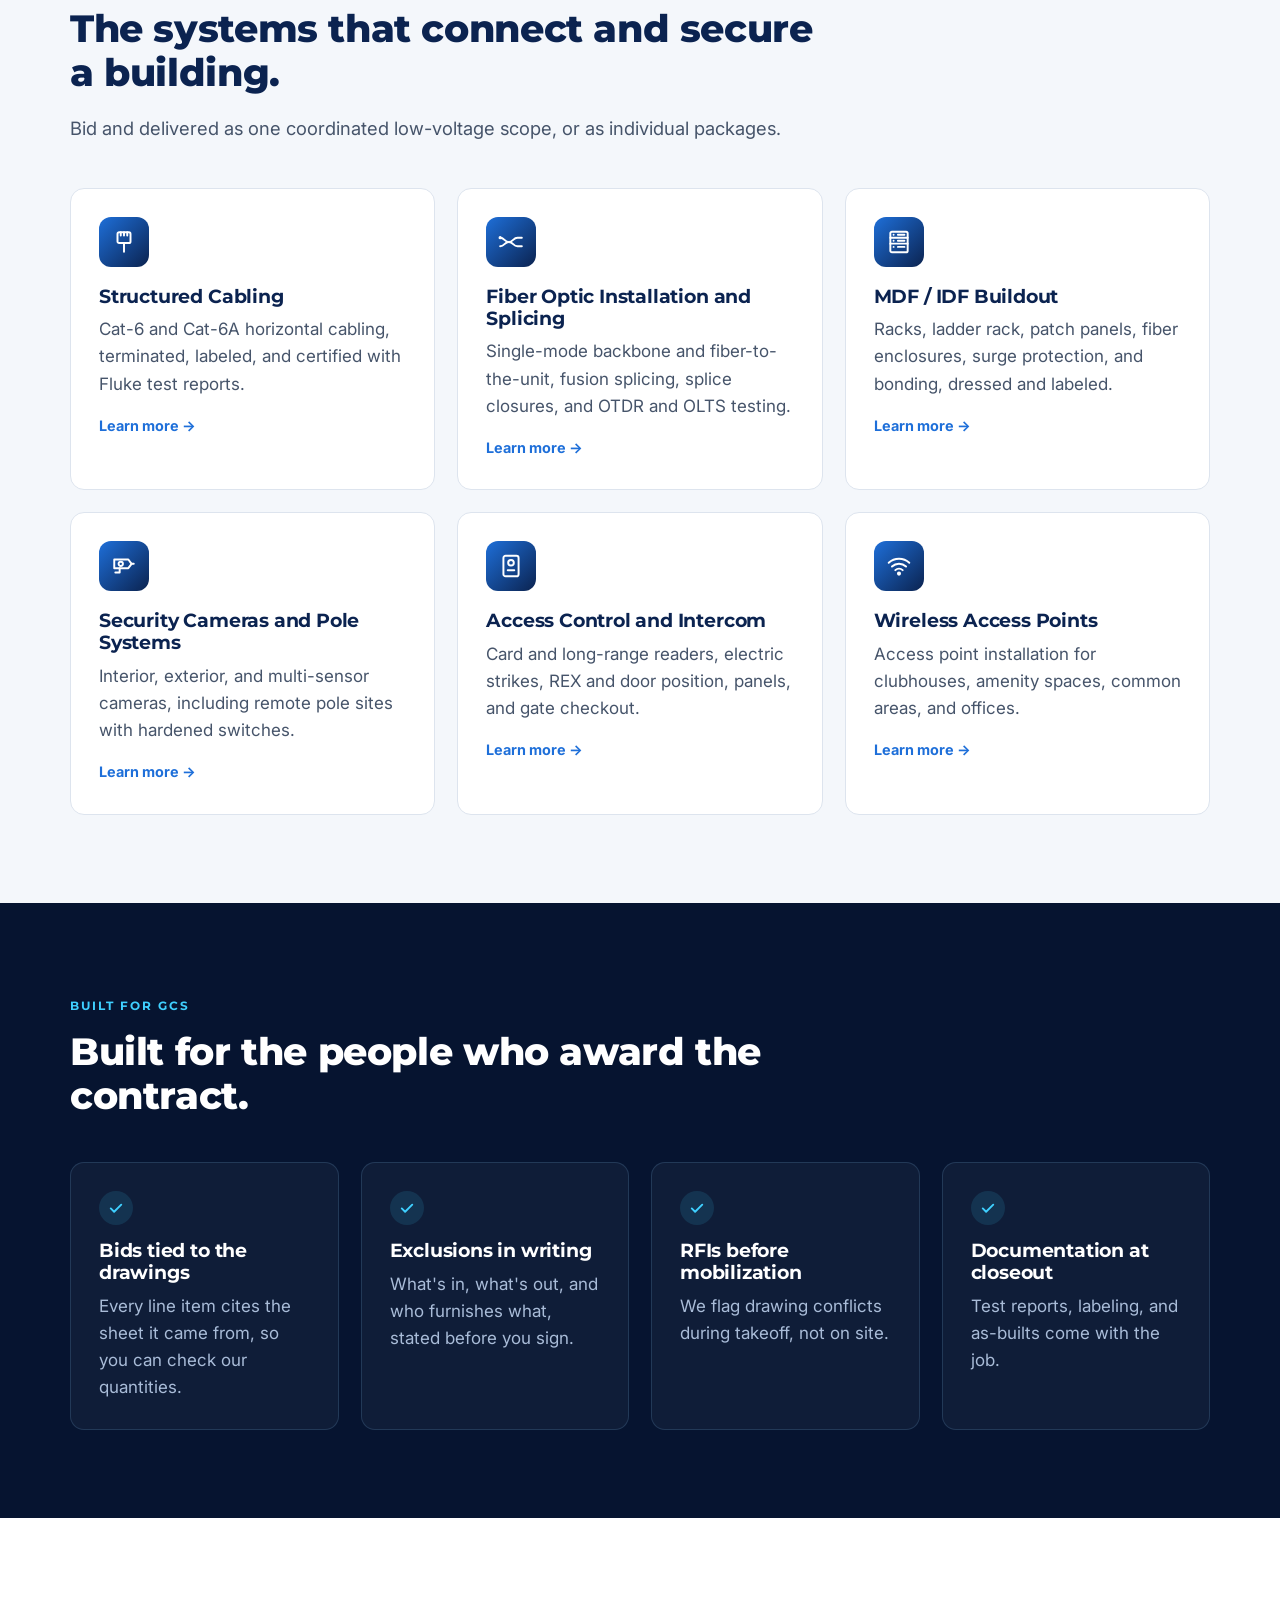
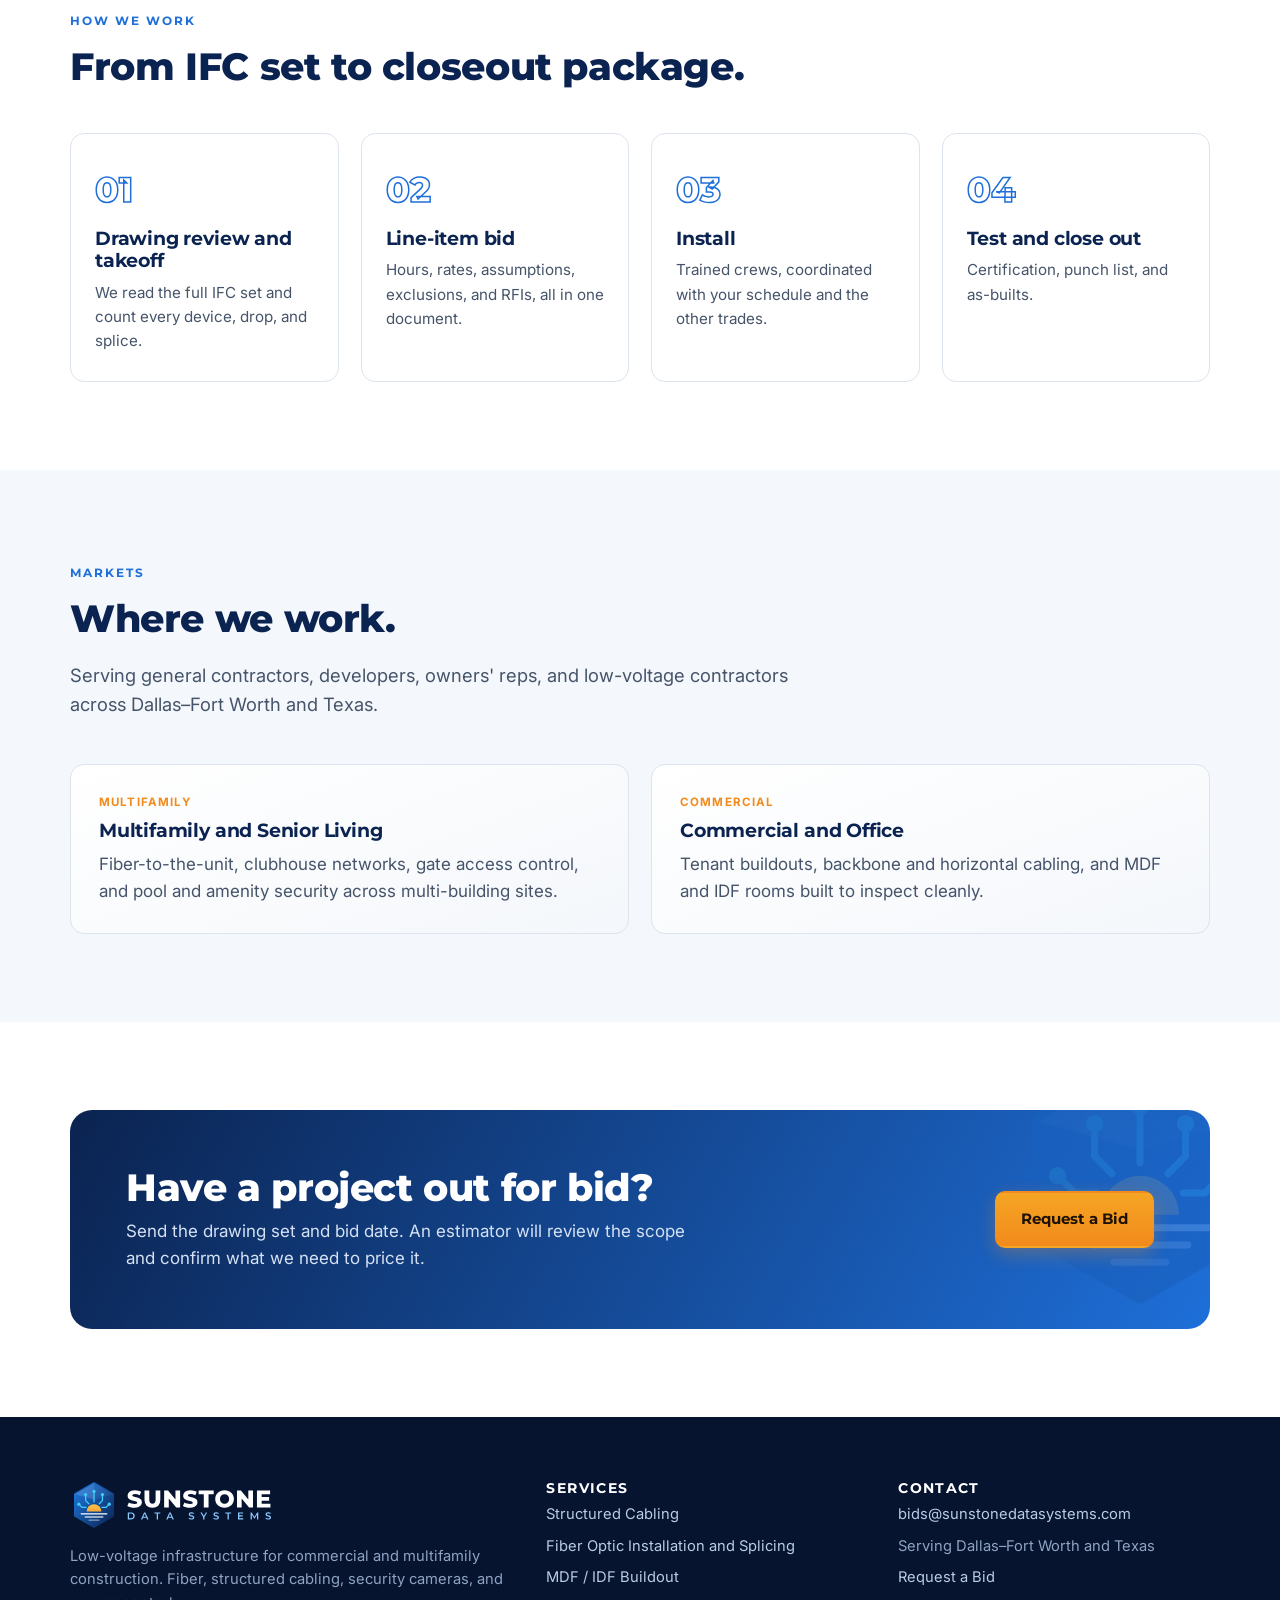
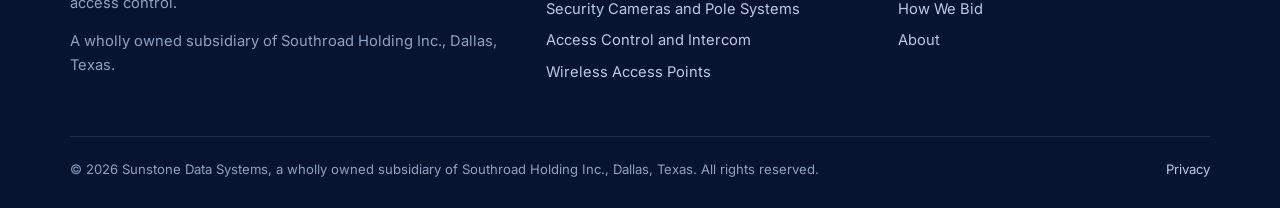
==== commit 395adacf: "List Sunstone as a subsidiary of Southroad Holding Inc. Co-Authored-By: Claude Opus 5.5 (1M context)" ====
--- a/index.html
+++ b/index.html
@@ -143,6 +143,7 @@
       <div>
         <img src="/assets/img/sunstone-logo-horizontal-white.svg" alt="Sunstone Data Systems" width="240" height="48">
         <p>Low-voltage infrastructure for commercial and multifamily construction. Fiber, structured cabling, security cameras, and access control.</p>
+        <p>A wholly owned subsidiary of Southroad Holding Inc., Dallas, Texas.</p>
       </div>
       <div>
         <h4>Services</h4>
@@ -160,7 +161,7 @@
       </div>
     </div>
     <div class="footer-bottom">
-      <span>&copy; <span data-year>2026</span> Sunstone Data Systems. All rights reserved.</span>
+      <span>&copy; <span data-year>2026</span> Sunstone Data Systems, a wholly owned subsidiary of Southroad Holding Inc., Dallas, Texas. All rights reserved.</span>
       <span><a href="/privacy.html">Privacy</a></span>
     </div>
   </div>
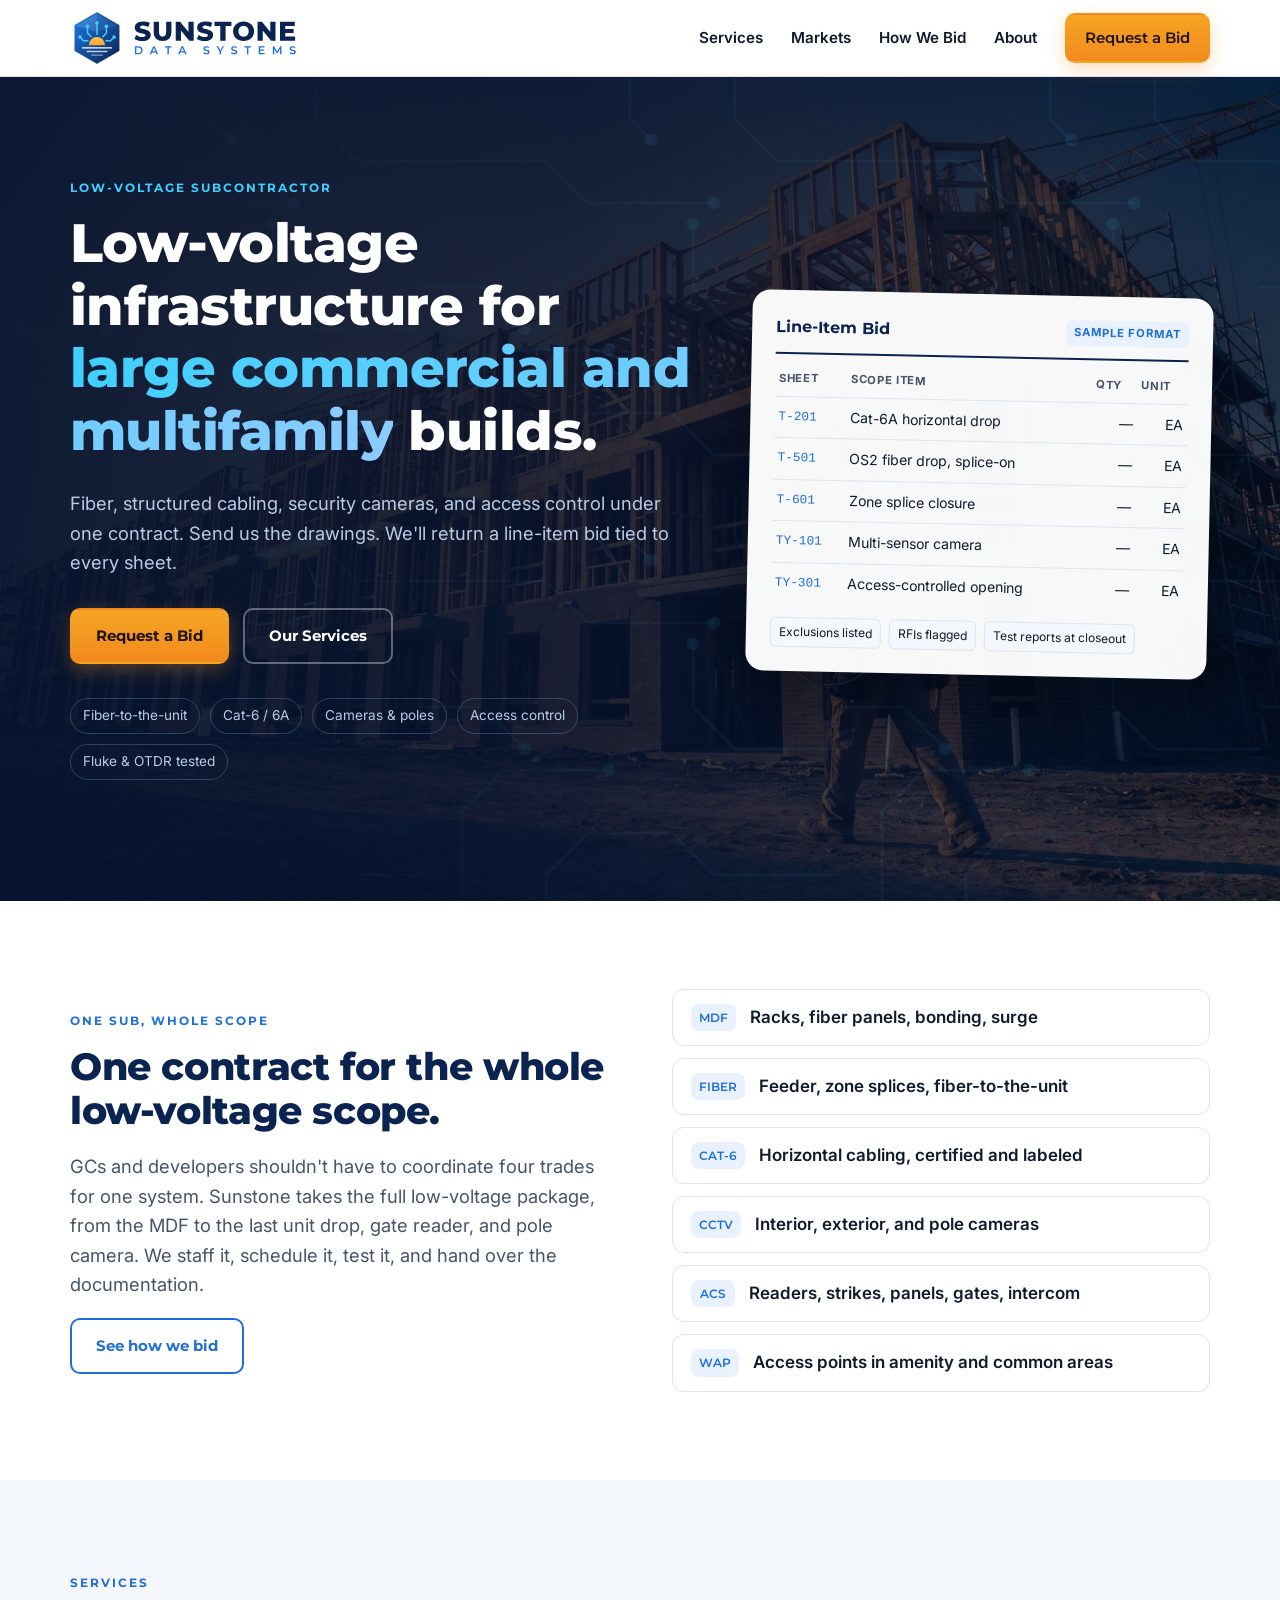
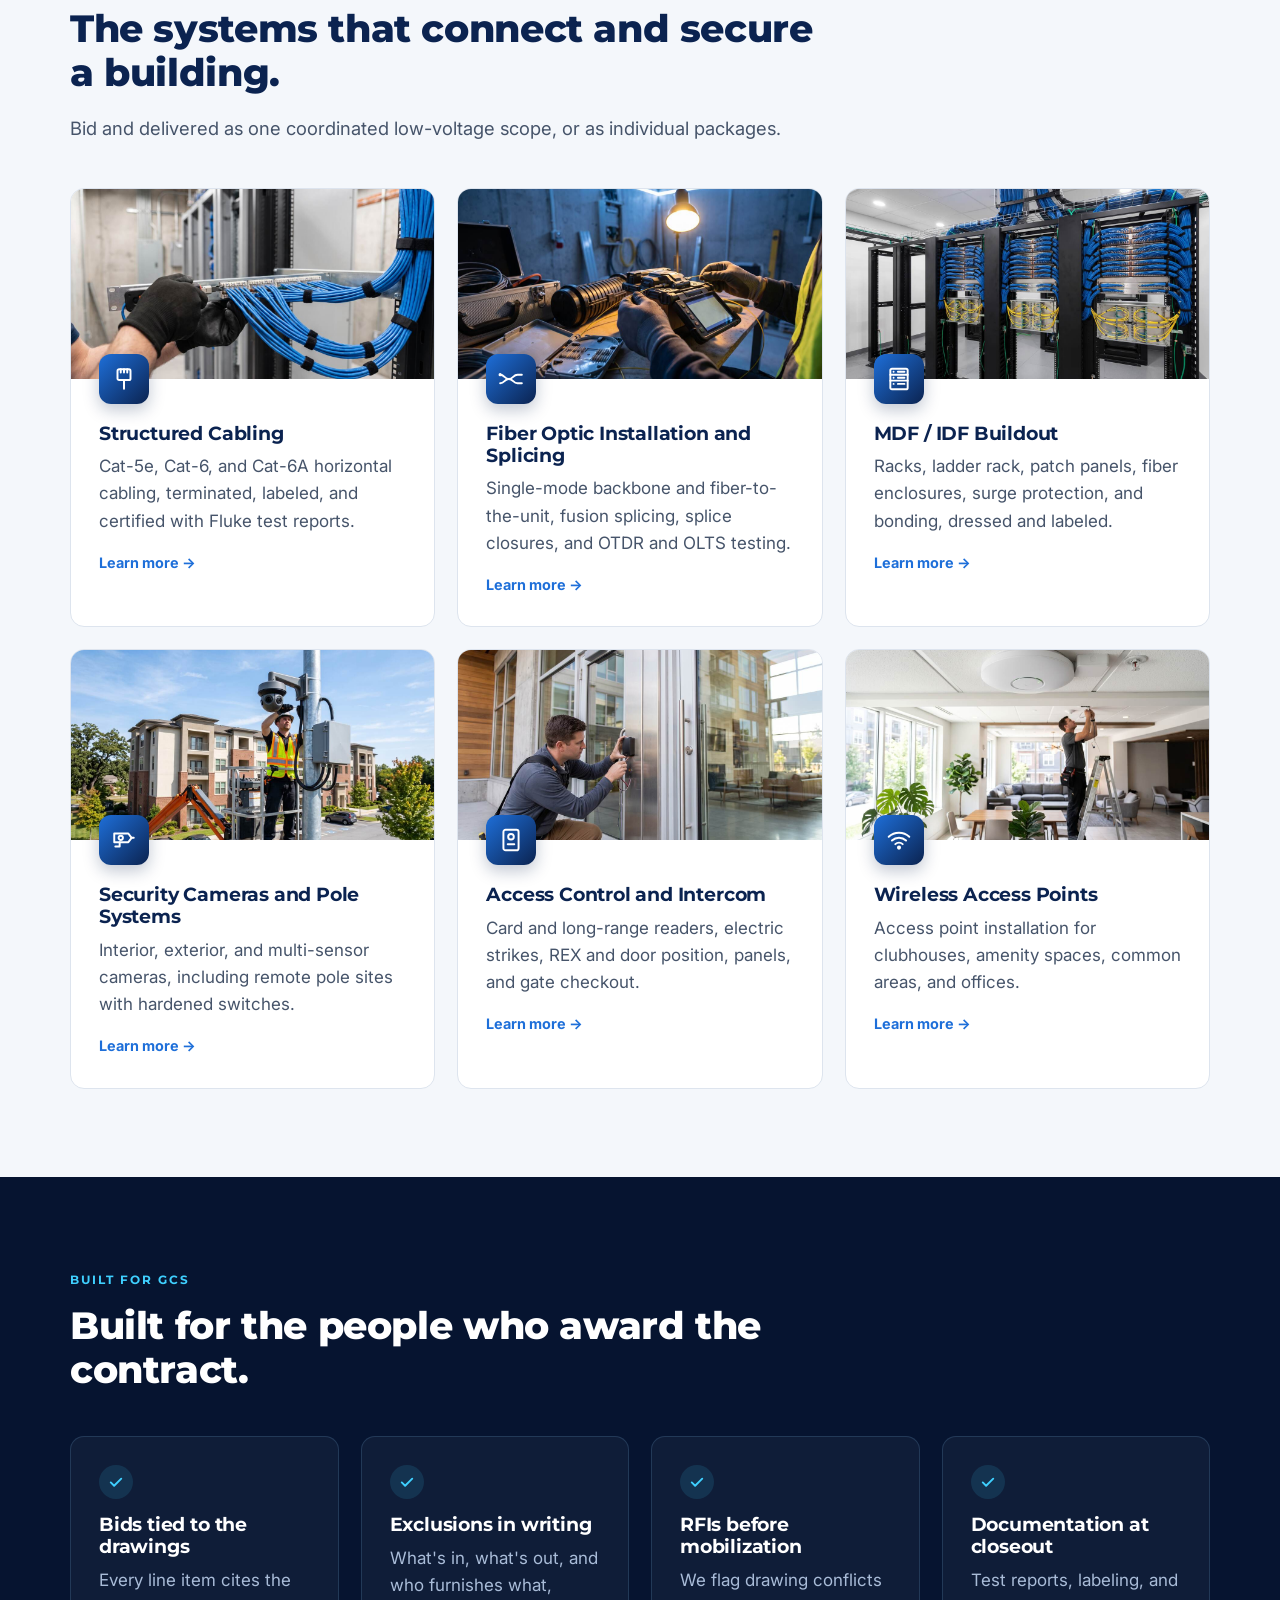
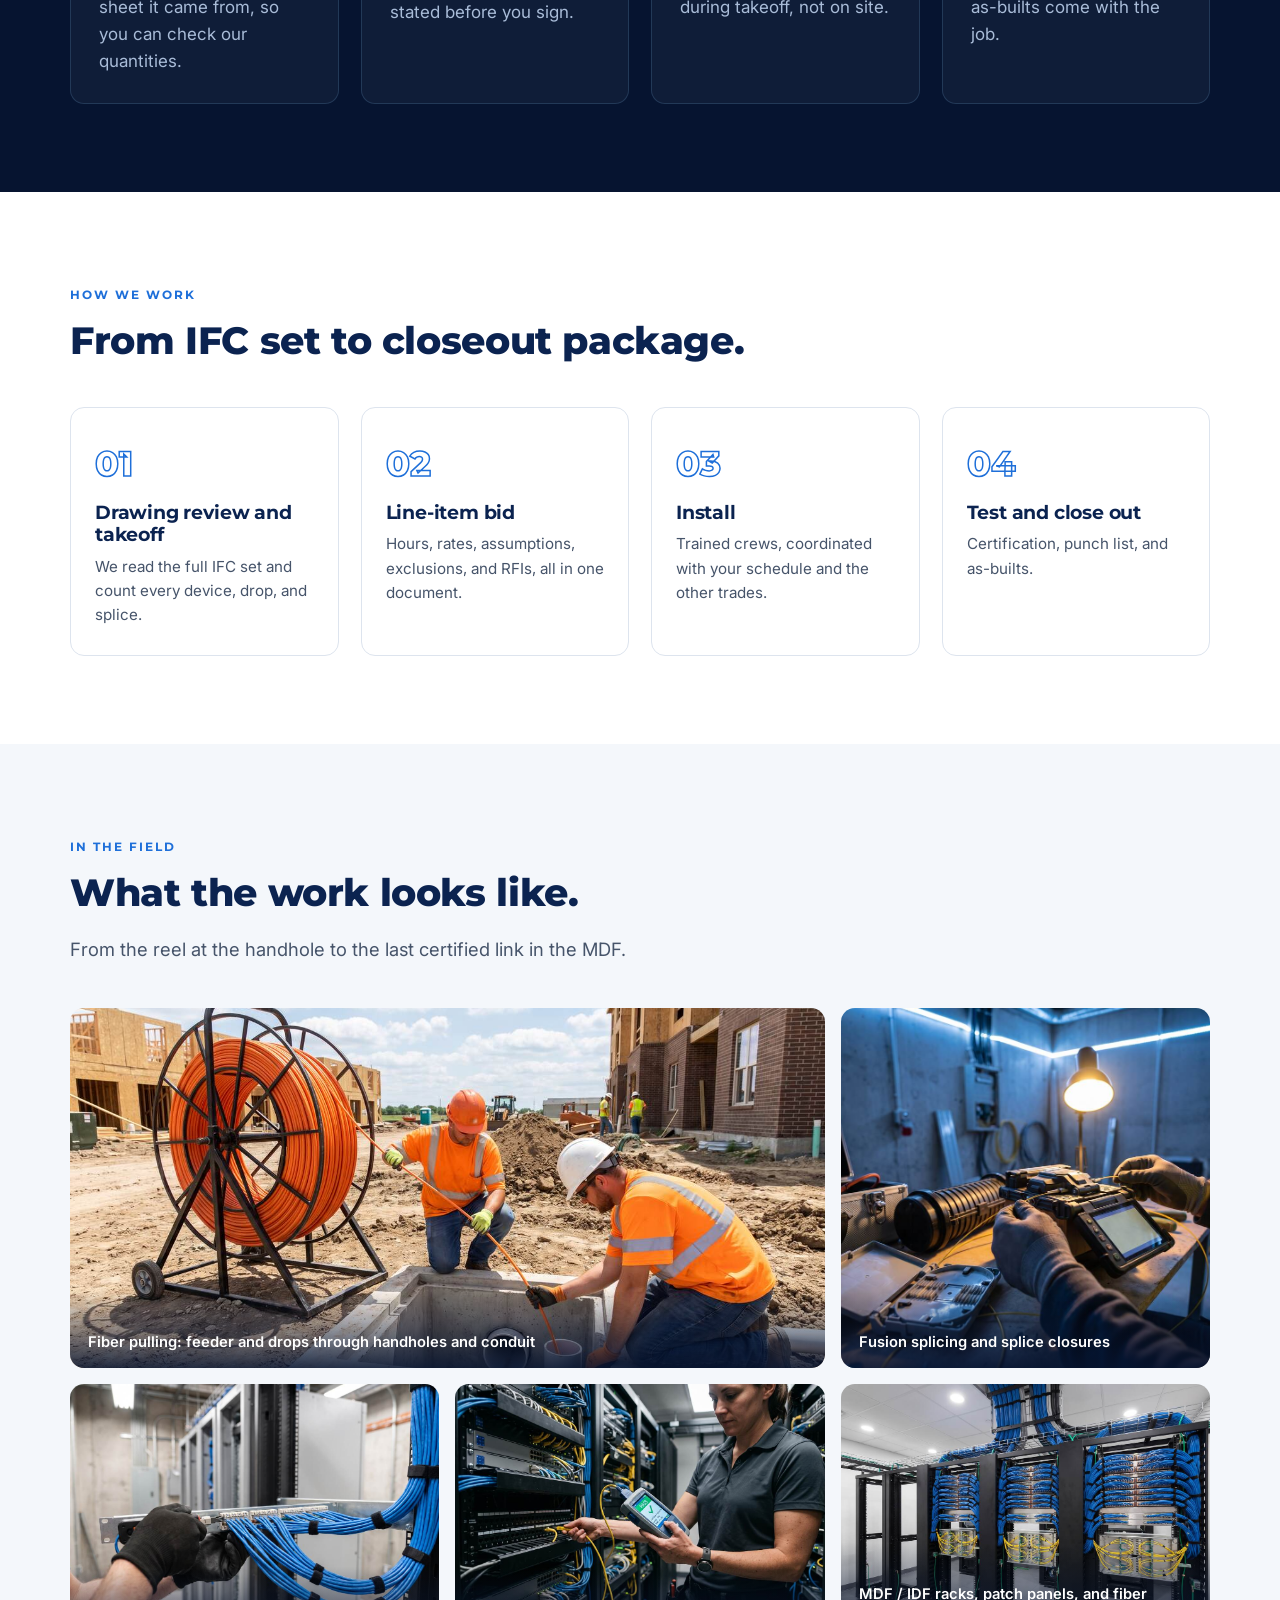
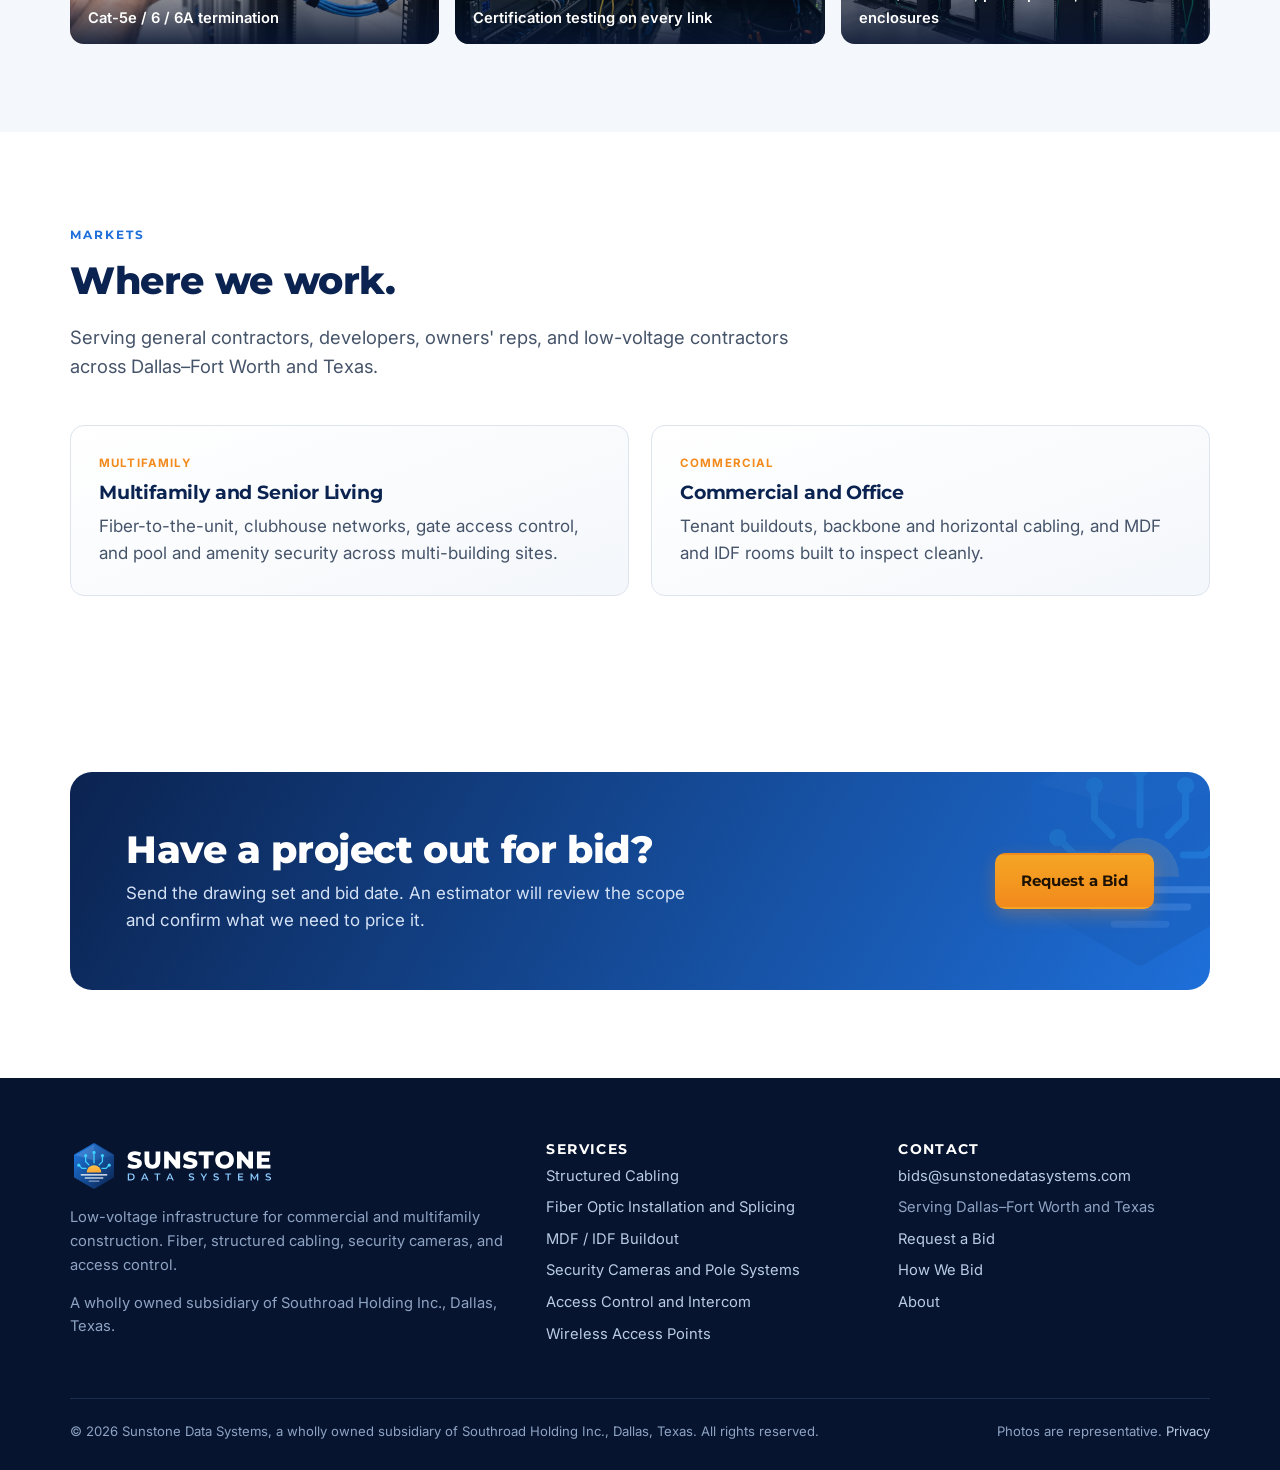
==== commit 5b93cafa: "Add service photography to home, services, and hero Co-Authored-By: Claude Opus 5.5 (1M context) <no" ====
--- a/index.html
+++ b/index.html
@@ -29,7 +29,7 @@
   </nav>
 </header>
 <main id="main">
-<section class="hero">
+<section class="hero hero--photo">
   <div class="container">
     <div>
       <span class="eyebrow" style="color:var(--cyan-400)">Low-voltage subcontractor</span>
@@ -84,7 +84,7 @@
       <h2>The systems that connect and secure a building.</h2>
       <p class="lead">Bid and delivered as one coordinated low-voltage scope, or as individual packages.</p>
     </div>
-    <div class="grid grid-3"><a class="card" href="/services.html#structured-cabling"><div class="icon"><svg viewBox="0 0 24 24"><rect x="6" y="3" width="12" height="10" rx="1.5"/><path d="M9 3v3M12 3v3M15 3v3M12 13v8"/></svg></div><h3>Structured Cabling</h3><p>Cat-6 and Cat-6A horizontal cabling, terminated, labeled, and certified with Fluke test reports.</p><span class="more">Learn more &rarr;</span></a><a class="card" href="/services.html#fiber-optic"><div class="icon"><svg viewBox="0 0 24 24"><path d="M2 8c4 0 4 4 8 4s4-4 8-4h4"/><path d="M2 16c4 0 4-4 8-4s4 4 8 4h4"/><circle cx="2" cy="8" r=".6"/></svg></div><h3>Fiber Optic Installation and Splicing</h3><p>Single-mode backbone and fiber-to-the-unit, fusion splicing, splice closures, and OTDR and OLTS testing.</p><span class="more">Learn more &rarr;</span></a><a class="card" href="/services.html#mdf-idf"><div class="icon"><svg viewBox="0 0 24 24"><rect x="4" y="2.5" width="16" height="19" rx="1.5"/><path d="M4 8h16M4 13.5h16M7 5.3h.01M7 10.8h.01M7 16.5h.01M11 5.3h6M11 10.8h6M11 16.5h6"/></svg></div><h3>MDF / IDF Buildout</h3><p>Racks, ladder rack, patch panels, fiber enclosures, surge protection, and bonding, dressed and labeled.</p><span class="more">Learn more &rarr;</span></a><a class="card" href="/services.html#security-cameras"><div class="icon"><svg viewBox="0 0 24 24"><path d="M3 6h13l3 4-3 4H3z"/><circle cx="9" cy="10" r="2"/><path d="M8 14v4H4M19 10h2"/></svg></div><h3>Security Cameras and Pole Systems</h3><p>Interior, exterior, and multi-sensor cameras, including remote pole sites with hardened switches.</p><span class="more">Learn more &rarr;</span></a><a class="card" href="/services.html#access-control"><div class="icon"><svg viewBox="0 0 24 24"><rect x="5" y="2.5" width="14" height="19" rx="2"/><circle cx="12" cy="9" r="2.6"/><path d="M9 16h6"/></svg></div><h3>Access Control and Intercom</h3><p>Card and long-range readers, electric strikes, REX and door position, panels, and gate checkout.</p><span class="more">Learn more &rarr;</span></a><a class="card" href="/services.html#wireless"><div class="icon"><svg viewBox="0 0 24 24"><path d="M2.5 9a14 14 0 0 1 19 0M5.5 12.5a9.5 9.5 0 0 1 13 0M8.6 15.8a5 5 0 0 1 6.8 0"/><circle cx="12" cy="19" r="1"/></svg></div><h3>Wireless Access Points</h3><p>Access point installation for clubhouses, amenity spaces, common areas, and offices.</p><span class="more">Learn more &rarr;</span></a></div>
+    <div class="grid grid-3"><a class="card card--photo" href="/services.html#structured-cabling"><img class="card-img" src="/assets/img/photos/cat6-termination.jpg" alt="Technician terminating Cat-6 cable bundles on a patch panel" width="1200" height="805" loading="lazy" decoding="async"><div class="card-body"><div class="icon"><svg viewBox="0 0 24 24"><rect x="6" y="3" width="12" height="10" rx="1.5"/><path d="M9 3v3M12 3v3M15 3v3M12 13v8"/></svg></div><h3>Structured Cabling</h3><p>Cat-5e, Cat-6, and Cat-6A horizontal cabling, terminated, labeled, and certified with Fluke test reports.</p><span class="more">Learn more &rarr;</span></div></a><a class="card card--photo" href="/services.html#fiber-optic"><img class="card-img" src="/assets/img/photos/fiber-splicing.jpg" alt="Fusion splicing single-mode fiber beside a splice closure" width="1200" height="805" loading="lazy" decoding="async"><div class="card-body"><div class="icon"><svg viewBox="0 0 24 24"><path d="M2 8c4 0 4 4 8 4s4-4 8-4h4"/><path d="M2 16c4 0 4-4 8-4s4 4 8 4h4"/><circle cx="2" cy="8" r=".6"/></svg></div><h3>Fiber Optic Installation and Splicing</h3><p>Single-mode backbone and fiber-to-the-unit, fusion splicing, splice closures, and OTDR and OLTS testing.</p><span class="more">Learn more &rarr;</span></div></a><a class="card card--photo" href="/services.html#mdf-idf"><img class="card-img" src="/assets/img/photos/mdf-racks.jpg" alt="MDF racks with dressed Cat-6 patch panels, fiber enclosures, and overhead cable tray" width="1200" height="805" loading="lazy" decoding="async"><div class="card-body"><div class="icon"><svg viewBox="0 0 24 24"><rect x="4" y="2.5" width="16" height="19" rx="1.5"/><path d="M4 8h16M4 13.5h16M7 5.3h.01M7 10.8h.01M7 16.5h.01M11 5.3h6M11 10.8h6M11 16.5h6"/></svg></div><h3>MDF / IDF Buildout</h3><p>Racks, ladder rack, patch panels, fiber enclosures, surge protection, and bonding, dressed and labeled.</p><span class="more">Learn more &rarr;</span></div></a><a class="card card--photo" href="/services.html#security-cameras"><img class="card-img" src="/assets/img/photos/pole-camera.jpg" alt="Technician installing a multi-sensor camera and NEMA enclosure on a pole" width="1200" height="805" loading="lazy" decoding="async"><div class="card-body"><div class="icon"><svg viewBox="0 0 24 24"><path d="M3 6h13l3 4-3 4H3z"/><circle cx="9" cy="10" r="2"/><path d="M8 14v4H4M19 10h2"/></svg></div><h3>Security Cameras and Pole Systems</h3><p>Interior, exterior, and multi-sensor cameras, including remote pole sites with hardened switches.</p><span class="more">Learn more &rarr;</span></div></a><a class="card card--photo" href="/services.html#access-control"><img class="card-img" src="/assets/img/photos/access-control.jpg" alt="Technician wiring a card reader at an amenity building entrance" width="1200" height="805" loading="lazy" decoding="async"><div class="card-body"><div class="icon"><svg viewBox="0 0 24 24"><rect x="5" y="2.5" width="14" height="19" rx="2"/><circle cx="12" cy="9" r="2.6"/><path d="M9 16h6"/></svg></div><h3>Access Control and Intercom</h3><p>Card and long-range readers, electric strikes, REX and door position, panels, and gate checkout.</p><span class="more">Learn more &rarr;</span></div></a><a class="card card--photo" href="/services.html#wireless"><img class="card-img" src="/assets/img/photos/wireless-ap.jpg" alt="Ceiling-mounted wireless access point in a clubhouse lounge" width="1200" height="805" loading="lazy" decoding="async"><div class="card-body"><div class="icon"><svg viewBox="0 0 24 24"><path d="M2.5 9a14 14 0 0 1 19 0M5.5 12.5a9.5 9.5 0 0 1 13 0M8.6 15.8a5 5 0 0 1 6.8 0"/><circle cx="12" cy="19" r="1"/></svg></div><h3>Wireless Access Points</h3><p>Access point installation for clubhouses, amenity spaces, common areas, and offices.</p><span class="more">Learn more &rarr;</span></div></a></div>
   </div>
 </section>
 
@@ -118,7 +118,24 @@
   </div>
 </section>
 
-<section class="section section--soft" id="markets">
+<section class="section section--soft">
+  <div class="container">
+    <div class="section-head">
+      <span class="eyebrow">In the field</span>
+      <h2>What the work looks like.</h2>
+      <p class="lead">From the reel at the handhole to the last certified link in the MDF.</p>
+    </div>
+    <div class="gallery">
+      <figure class="g-wide"><img class="" src="/assets/img/photos/fiber-pulling.jpg" alt="Crew pulling fiber from a reel into a handhole on a multifamily site" width="1200" height="805" loading="lazy" decoding="async"><figcaption>Fiber pulling: feeder and drops through handholes and conduit</figcaption></figure>
+      <figure><img class="" src="/assets/img/photos/fiber-splicing.jpg" alt="Fusion splicing single-mode fiber beside a splice closure" width="1200" height="805" loading="lazy" decoding="async"><figcaption>Fusion splicing and splice closures</figcaption></figure>
+      <figure><img class="" src="/assets/img/photos/cat6-termination.jpg" alt="Technician terminating Cat-6 cable bundles on a patch panel" width="1200" height="805" loading="lazy" decoding="async"><figcaption>Cat-5e / 6 / 6A termination</figcaption></figure>
+      <figure><img class="" src="/assets/img/photos/cable-testing.jpg" alt="Technician certifying a copper link with a handheld cable tester" width="1200" height="805" loading="lazy" decoding="async"><figcaption>Certification testing on every link</figcaption></figure>
+      <figure><img class="" src="/assets/img/photos/mdf-racks.jpg" alt="MDF racks with dressed Cat-6 patch panels, fiber enclosures, and overhead cable tray" width="1200" height="805" loading="lazy" decoding="async"><figcaption>MDF / IDF racks, patch panels, and fiber enclosures</figcaption></figure>
+    </div>
+  </div>
+</section>
+
+<section class="section" id="markets">
   <div class="container">
     <div class="section-head">
       <span class="eyebrow">Markets</span>
@@ -162,7 +179,7 @@
     </div>
     <div class="footer-bottom">
       <span>&copy; <span data-year>2026</span> Sunstone Data Systems, a wholly owned subsidiary of Southroad Holding Inc., Dallas, Texas. All rights reserved.</span>
-      <span><a href="/privacy.html">Privacy</a></span>
+      <span>Photos are representative. <a href="/privacy.html">Privacy</a></span>
     </div>
   </div>
 </footer>
--- a/assets/css/styles.css
+++ b/assets/css/styles.css
@@ -274,3 +274,40 @@
   .bid-card { padding: 18px; font-size: .8rem; }
   .bid-card .hide-sm { display: none; }
 }
+
+/* Photography */
+.hero--photo {
+  background:
+    linear-gradient(90deg, rgba(6,20,48,.96) 0%, rgba(6,20,48,.86) 45%, rgba(6,20,48,.55) 100%),
+    url("../img/photos/hero-construction.jpg") center/cover no-repeat,
+    var(--navy-900);
+}
+.hero--photo::before { opacity: .25; }
+.card--photo { padding: 0; overflow: hidden; }
+.card--photo .card-img { width: 100%; height: 190px; object-fit: cover; transition: transform .4s ease; }
+a.card--photo:hover .card-img { transform: scale(1.04); }
+.card--photo .card-body { padding: 0 28px 28px; position: relative; }
+.card--photo .icon { margin-top: -25px; position: relative; box-shadow: 0 6px 16px rgba(11,35,80,.25); }
+.gallery { display: grid; grid-template-columns: repeat(3, 1fr); gap: 16px; }
+.gallery figure { margin: 0; position: relative; border-radius: var(--radius); overflow: hidden; background: var(--navy-900); }
+.gallery .g-wide { grid-column: span 2; }
+.gallery img { width: 100%; height: 100%; min-height: 260px; max-height: 360px; object-fit: cover; }
+.gallery figcaption {
+  position: absolute; left: 0; right: 0; bottom: 0; padding: 40px 18px 14px; color: #fff; font-weight: 600; font-size: .92rem;
+  background: linear-gradient(transparent, rgba(6,20,48,.88));
+}
+.service-photos { display: grid; gap: 14px; margin-bottom: 22px; }
+.service-photos.n2 { grid-template-columns: 1fr 1fr; }
+.service-photos img { width: 100%; height: 300px; object-fit: cover; border-radius: var(--radius); }
+.service-photos.n2 img { height: 240px; }
+@media (max-width: 1000px) {
+  .gallery { grid-template-columns: 1fr 1fr; }
+  .gallery .g-wide { grid-column: span 2; }
+}
+@media (max-width: 640px) {
+  .gallery { grid-template-columns: 1fr; }
+  .gallery .g-wide { grid-column: auto; }
+  .gallery img { min-height: 220px; }
+  .service-photos.n2 { grid-template-columns: 1fr; }
+  .service-photos img, .service-photos.n2 img { height: 220px; }
+}
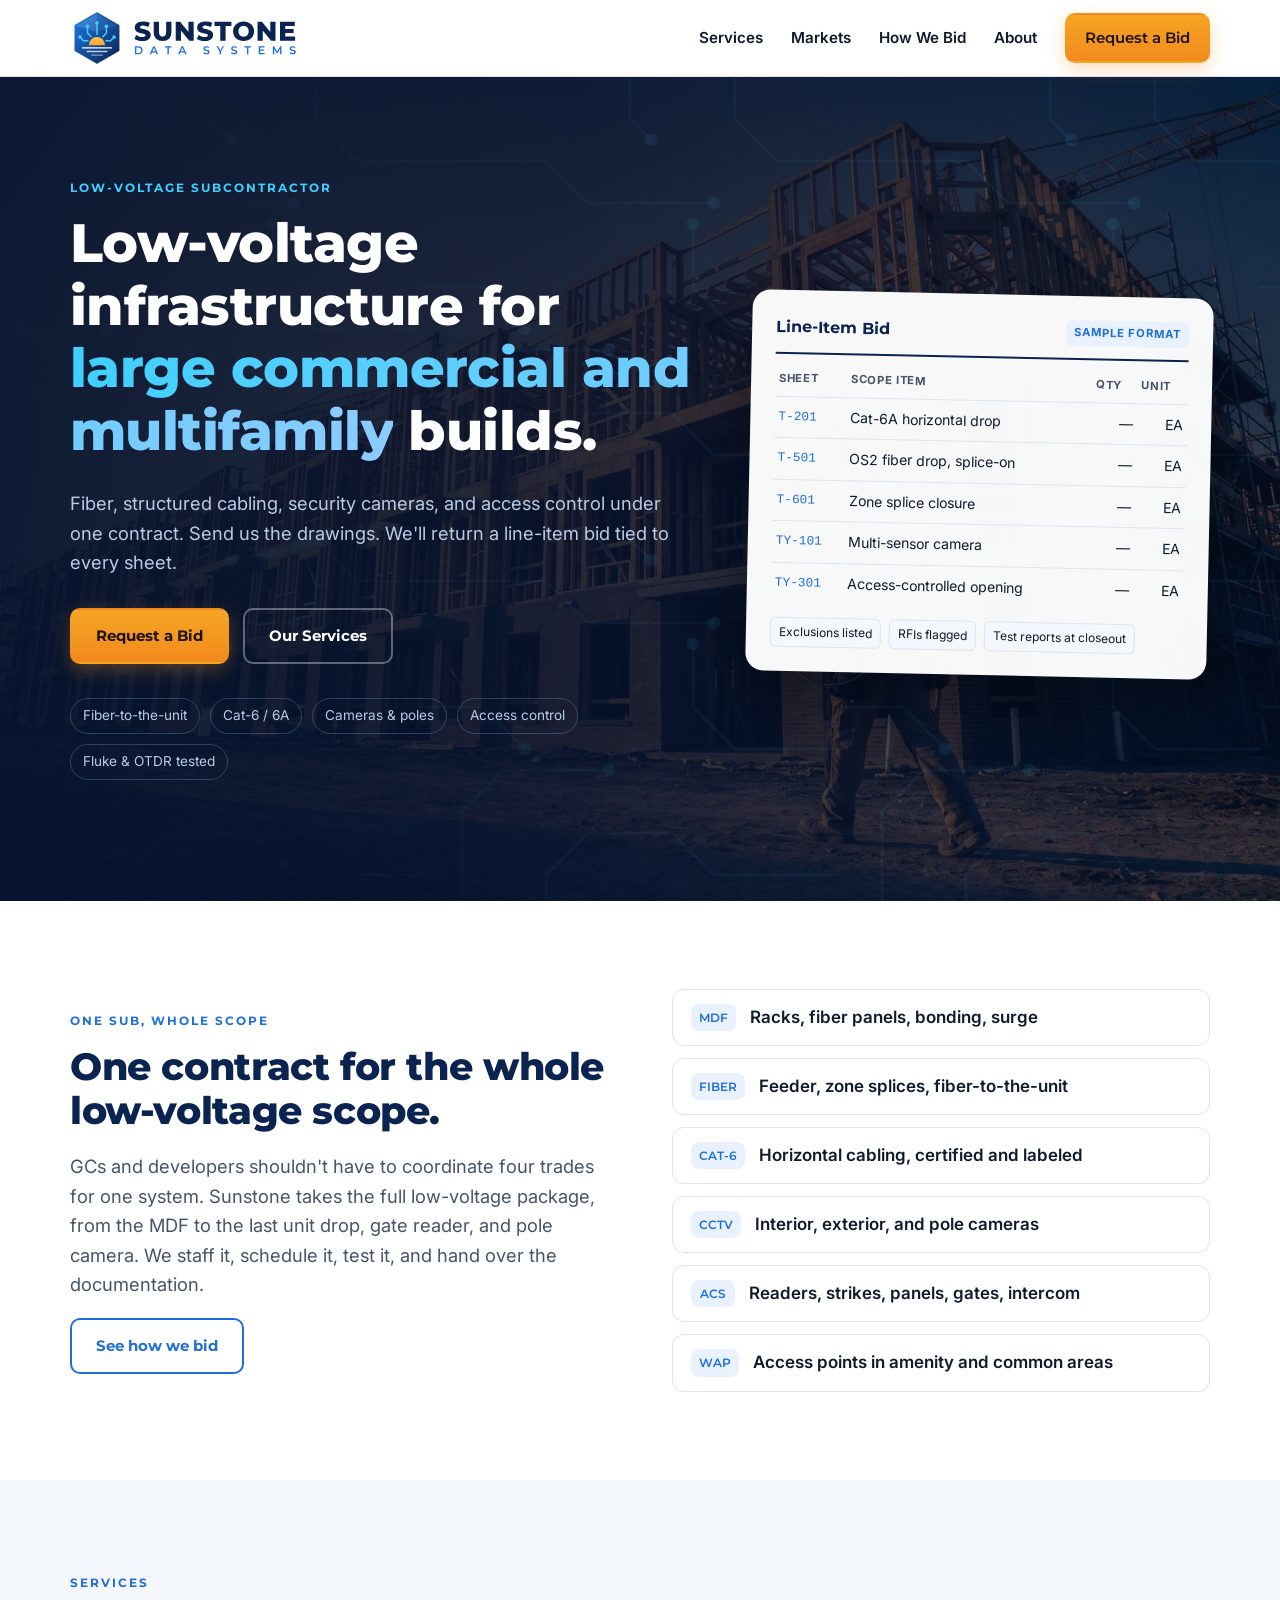
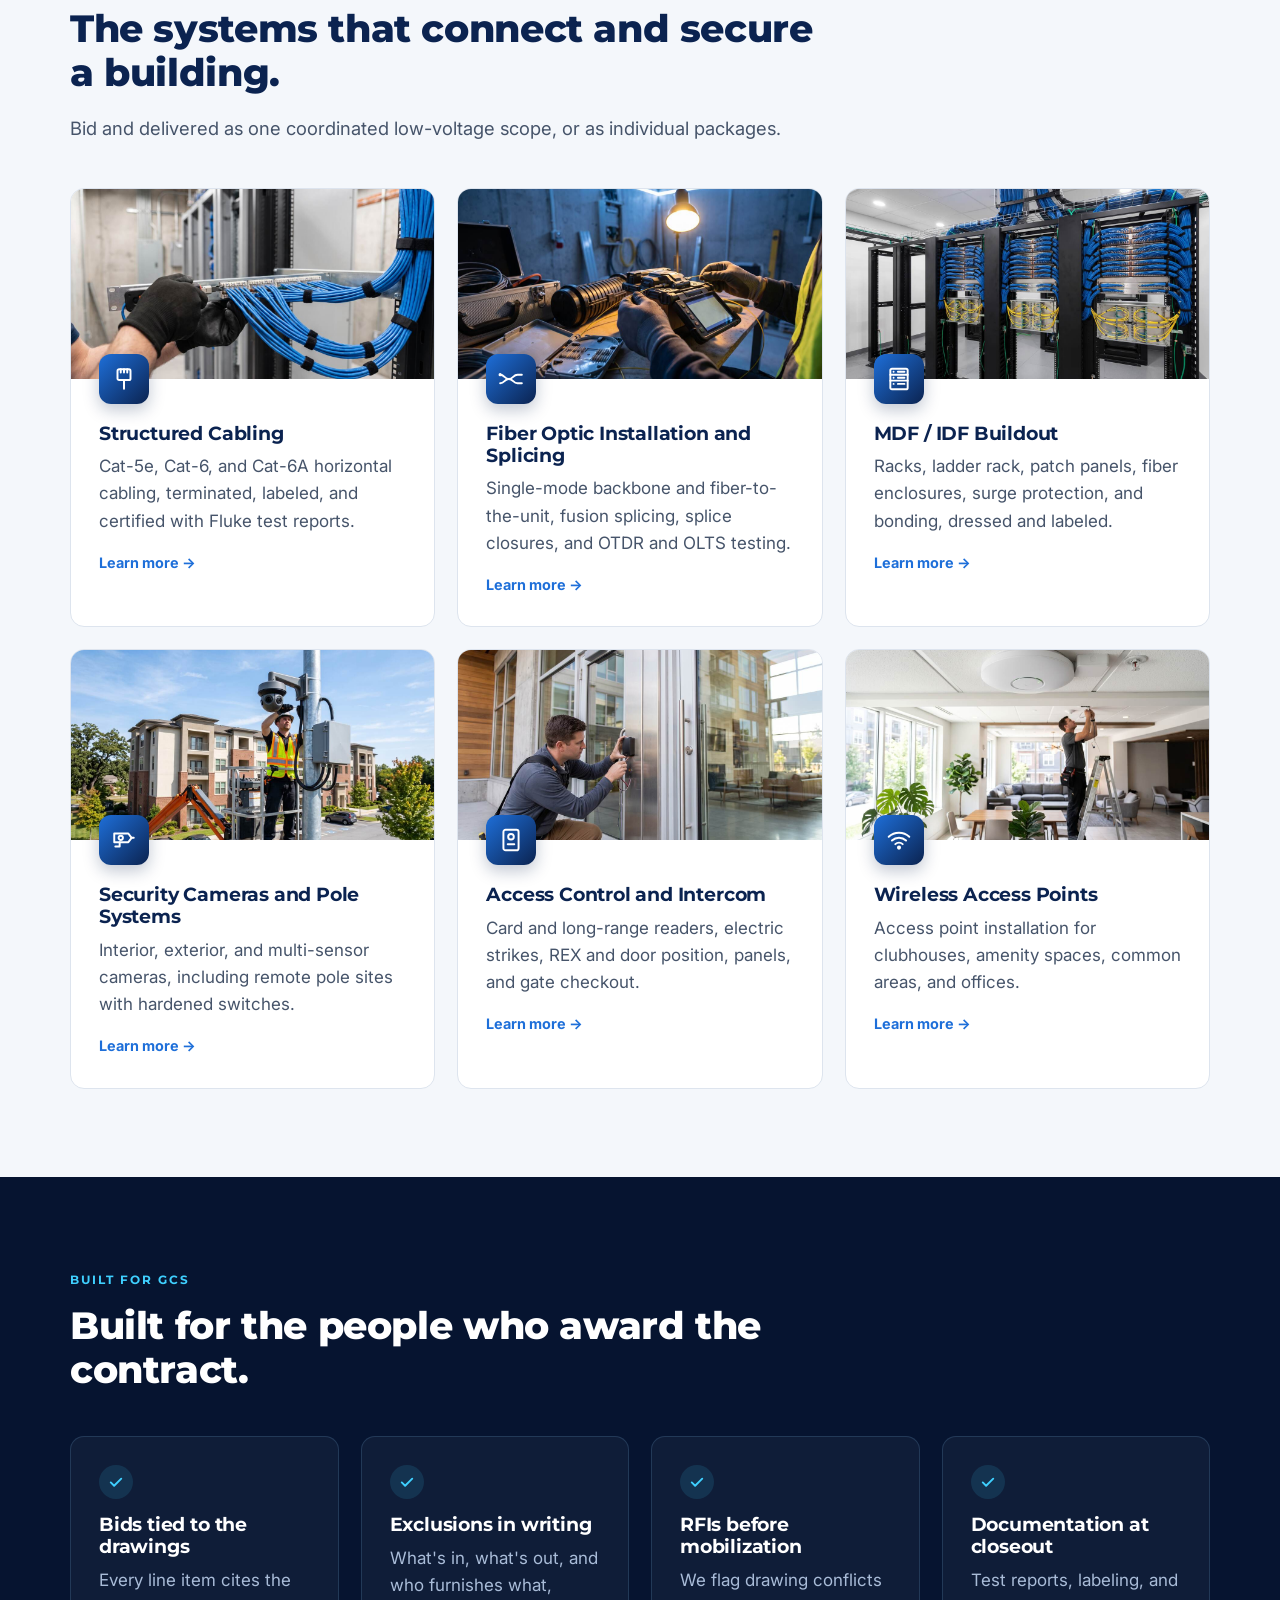
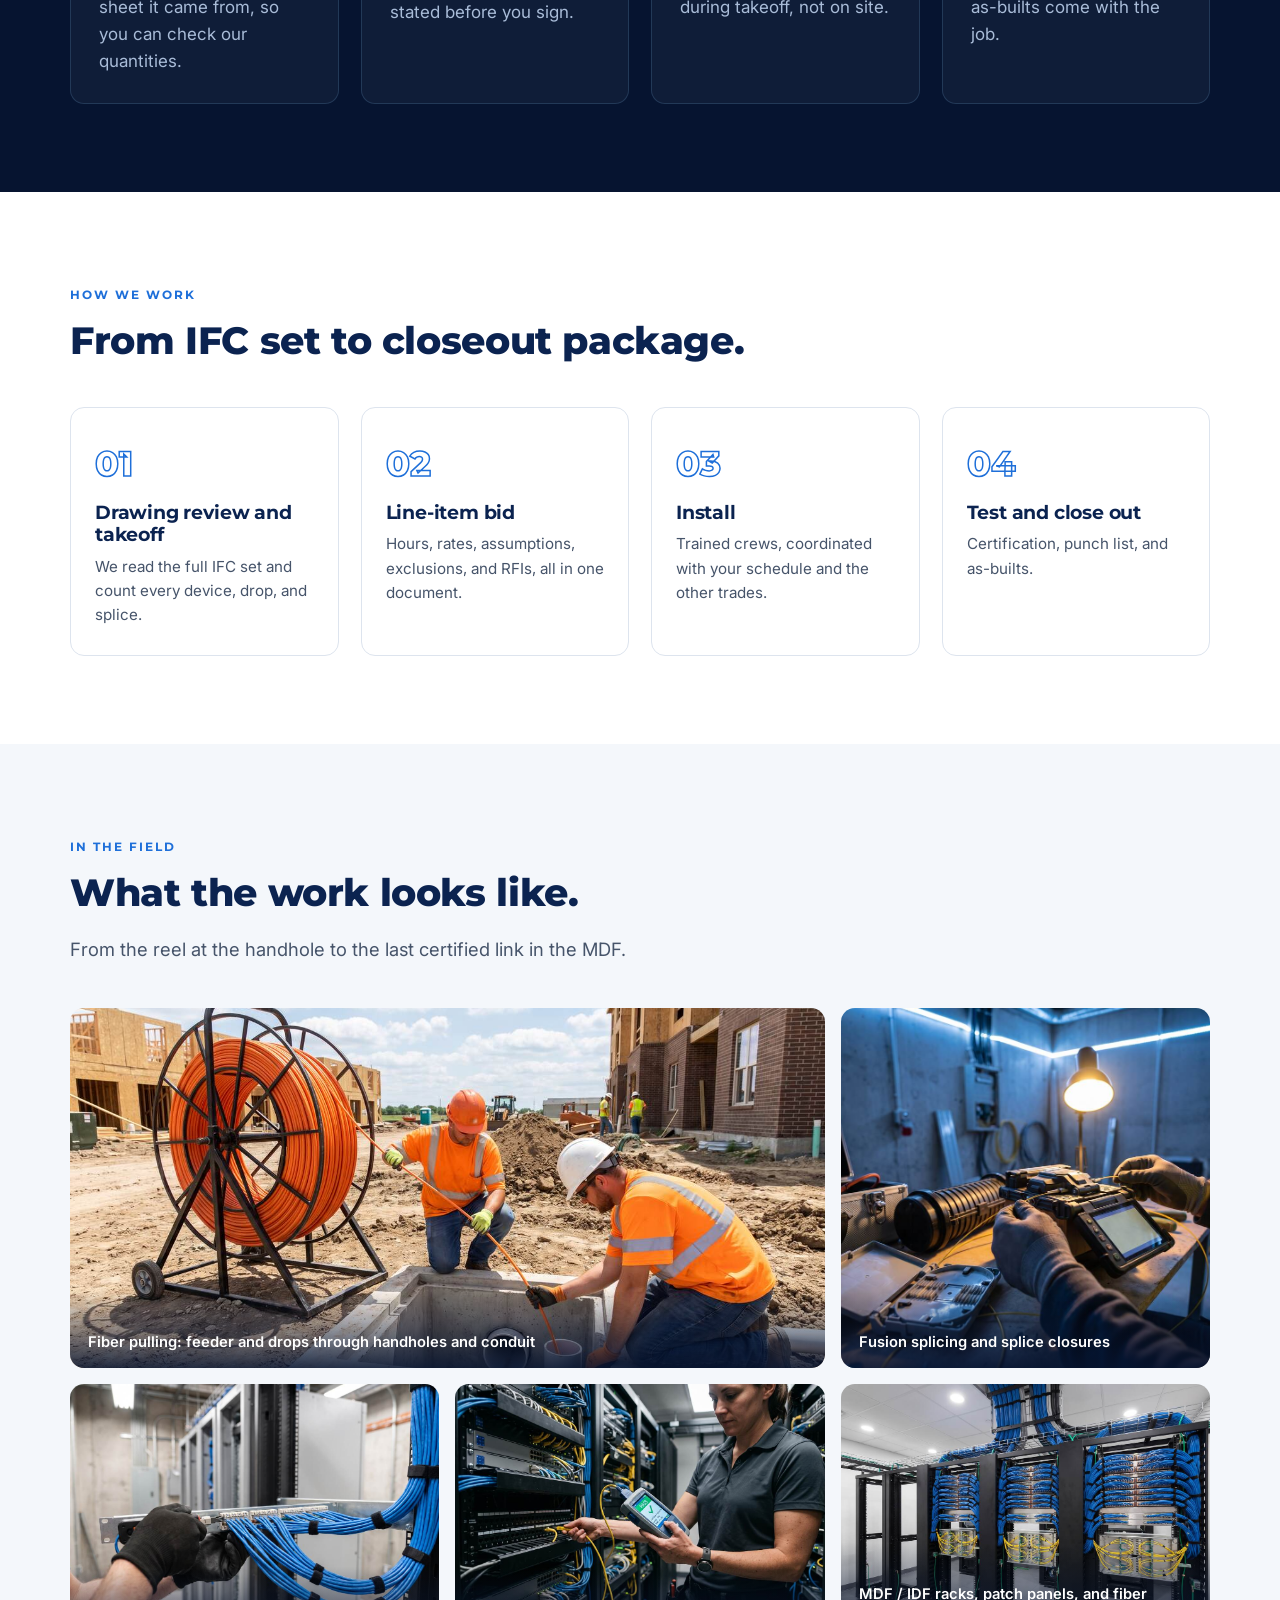
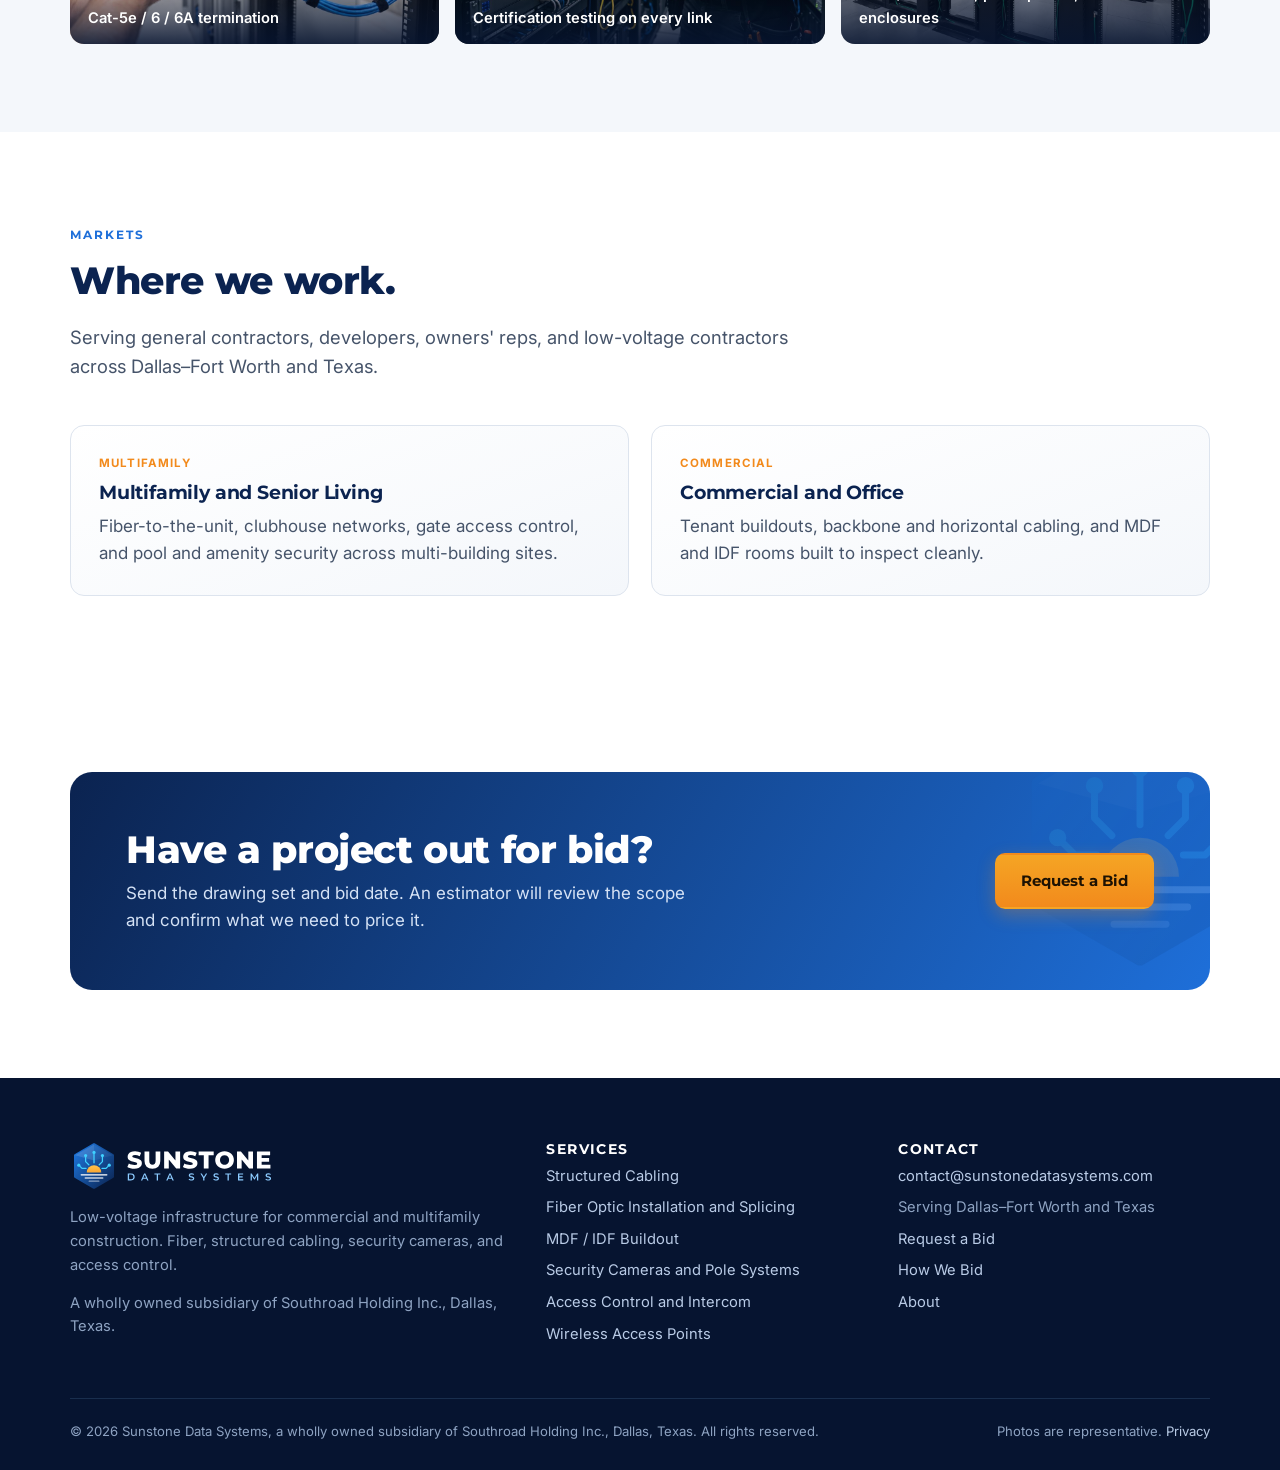
==== commit 6988573f: "Use contact@sunstonedatasystems.com as the site email Co-Authored-By: Claude Opus 5.5 (1M context) <" ====
--- a/index.html
+++ b/index.html
@@ -5,12 +5,12 @@
 <meta name="viewport" content="width=device-width, initial-scale=1">
 <title>Sunstone Data Systems | Low-Voltage Contractor for Commercial & Multifamily</title>
 <meta name="description" content="Sunstone Data Systems installs fiber, structured cabling, security cameras, and access control for large commercial and multifamily construction. Send your drawings for a line-item bid.">
-<link rel="canonical" href="https://sunstonedatasystems.com/">
+<link rel="canonical" href="https://www.sunstonedatasystems.com/">
 <meta property="og:title" content="Sunstone Data Systems | Low-Voltage Contractor for Commercial & Multifamily">
 <meta property="og:description" content="Sunstone Data Systems installs fiber, structured cabling, security cameras, and access control for large commercial and multifamily construction. Send your drawings for a line-item bid.">
 <meta property="og:type" content="website">
-<meta property="og:url" content="https://sunstonedatasystems.com/">
-<meta property="og:image" content="https://sunstonedatasystems.com/assets/img/og-image.png">
+<meta property="og:url" content="https://www.sunstonedatasystems.com/">
+<meta property="og:image" content="https://www.sunstonedatasystems.com/assets/img/og-image.png">
 <meta name="theme-color" content="#061430">
 <link rel="icon" href="/favicon.svg" type="image/svg+xml">
 <link rel="apple-touch-icon" href="/assets/img/apple-touch-icon.png">
@@ -169,7 +169,7 @@
       <div>
         <h4>Contact</h4>
         <ul>
-          <li><a href="mailto:bids@sunstonedatasystems.com">bids@sunstonedatasystems.com</a></li>
+          <li><a href="mailto:contact@sunstonedatasystems.com">contact@sunstonedatasystems.com</a></li>
           <li>Serving Dallas&ndash;Fort Worth and Texas</li>
           <li><a href="/request-a-bid.html">Request a Bid</a></li>
           <li><a href="/how-we-bid.html">How We Bid</a></li>
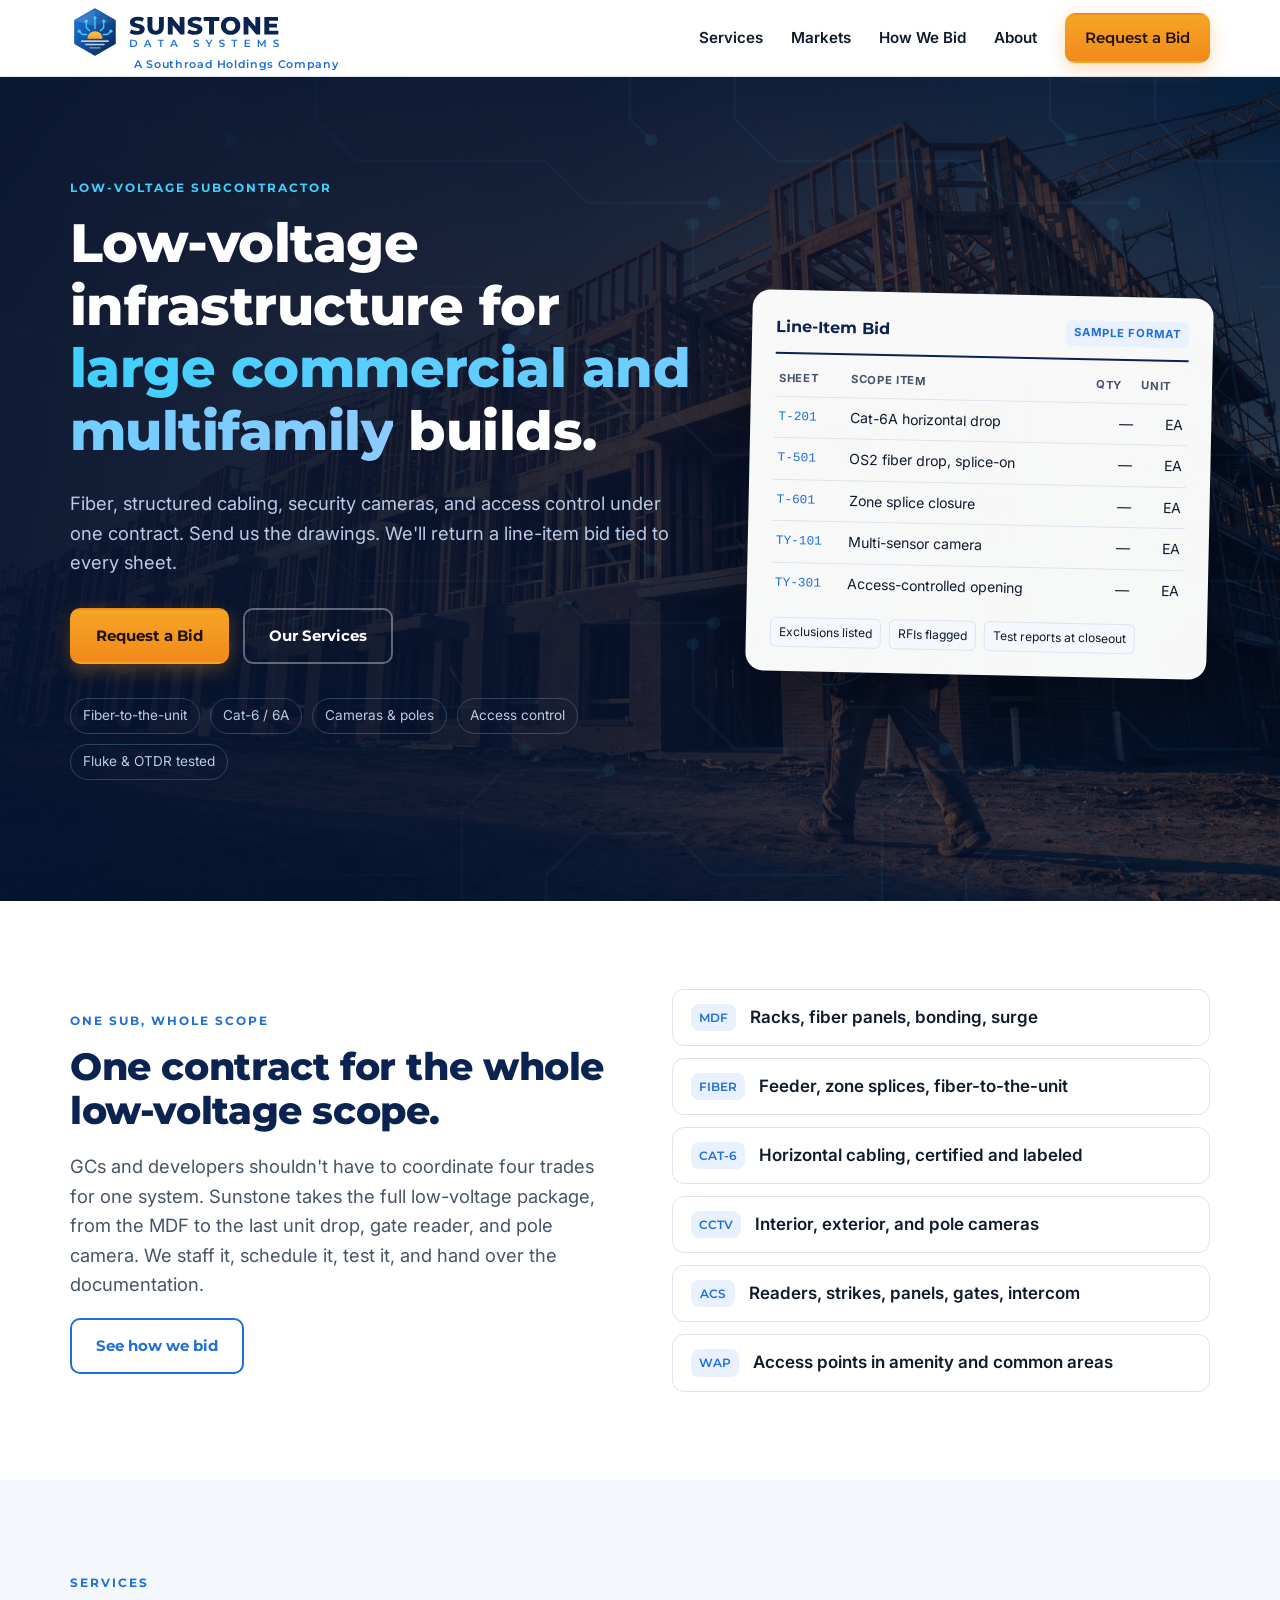
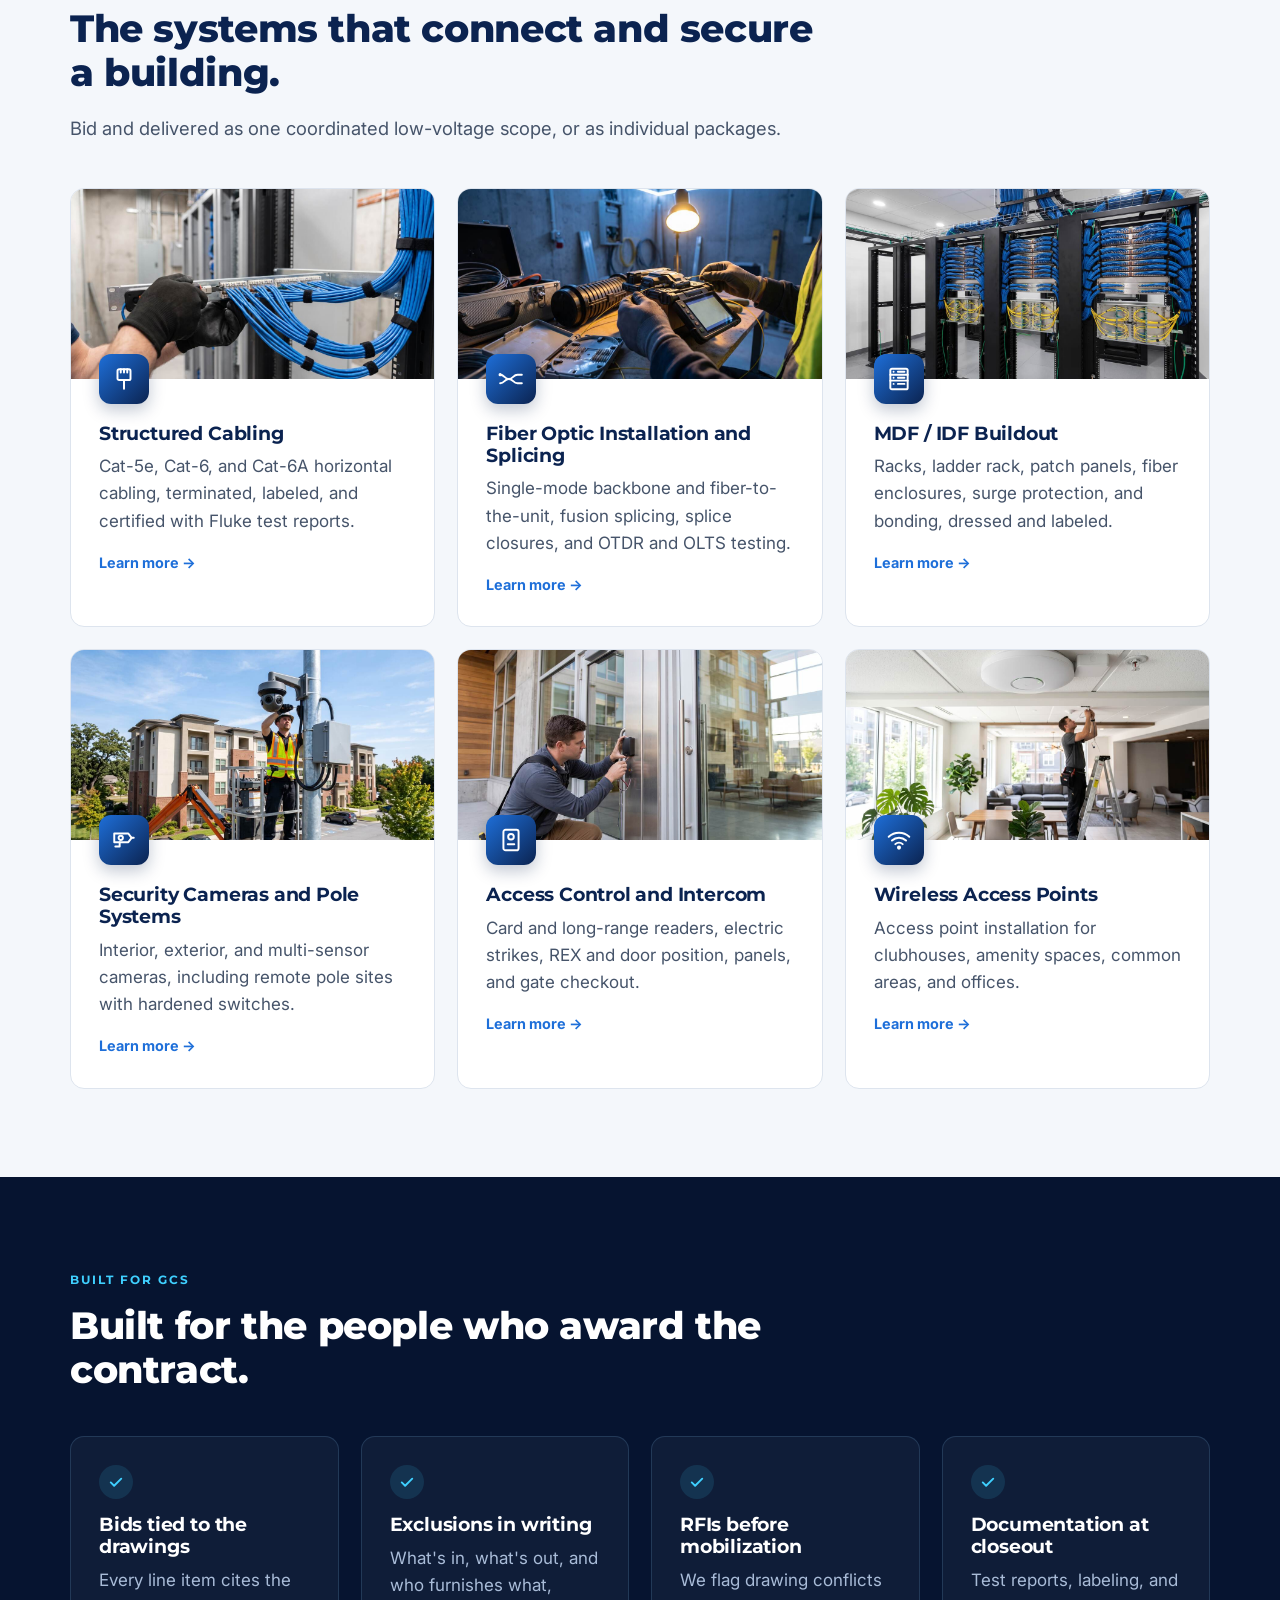
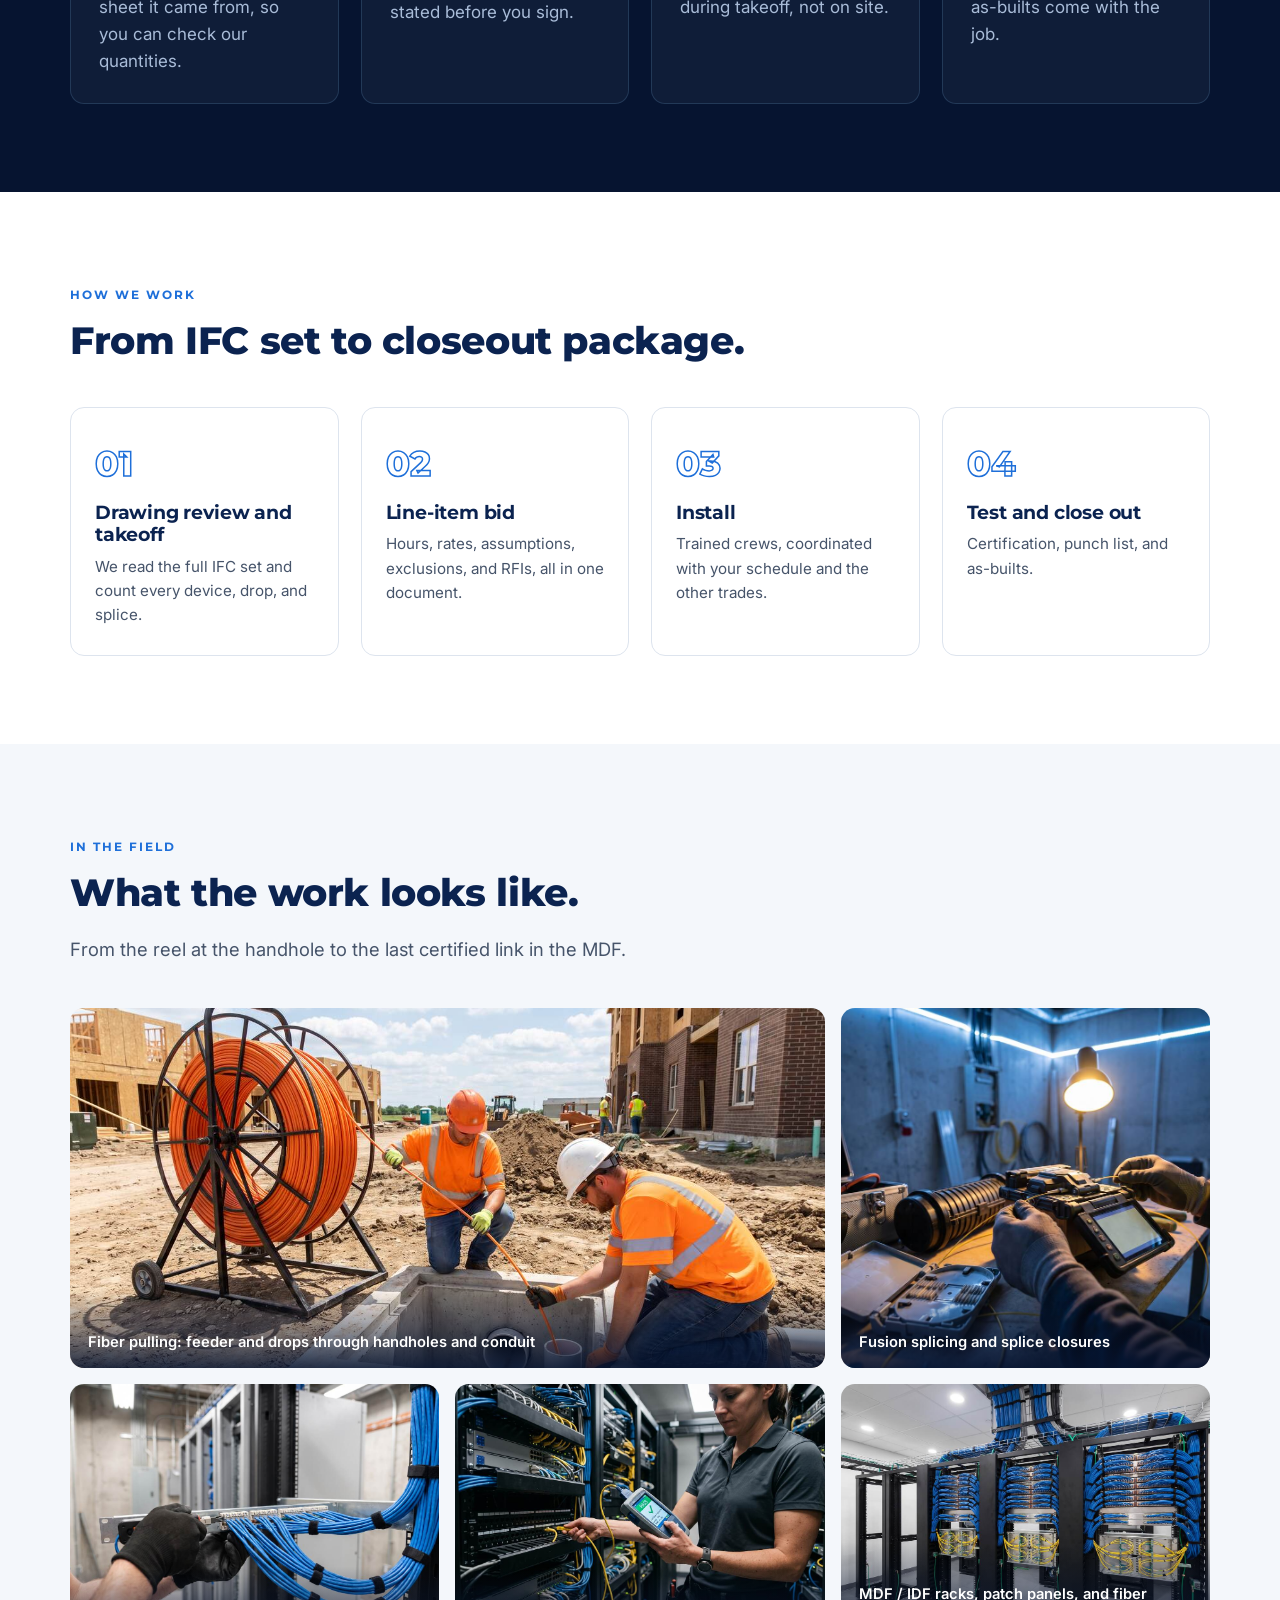
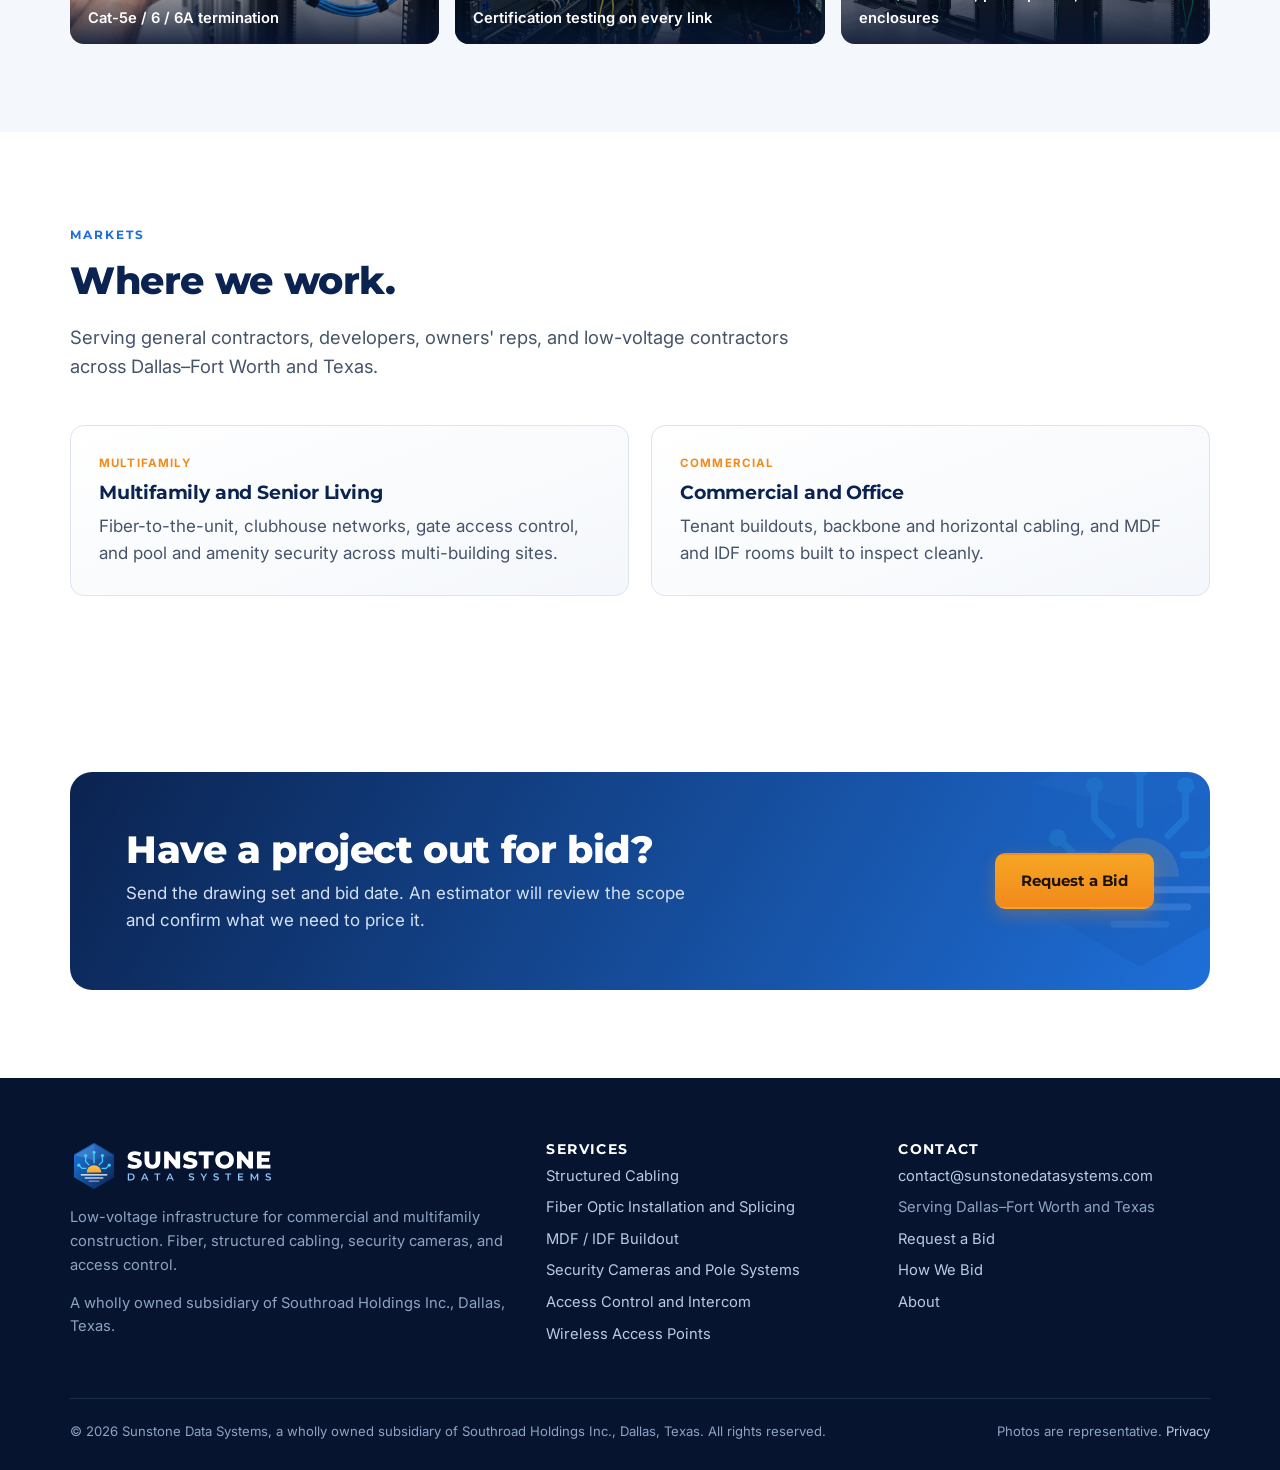
==== commit 5678d6c4: "Add 'A Southroad Holdings Company' under header logo; use Southroad Holdings Inc. Co-Authored-By: Cl" ====
--- a/index.html
+++ b/index.html
@@ -23,7 +23,7 @@
 <a class="skip" href="#main">Skip to content</a>
 <header class="site-header">
   <nav class="container nav" aria-label="Main">
-    <a class="brand" href="/" aria-label="Sunstone Data Systems home"><img src="/assets/img/sunstone-logo-horizontal.svg" alt="Sunstone Data Systems" width="230" height="46"></a>
+    <a class="brand" href="/" aria-label="Sunstone Data Systems home"><img src="/assets/img/sunstone-logo-horizontal.svg" alt="Sunstone Data Systems" width="230" height="46"><span class="brand-parent">A Southroad Holdings Company</span></a>
     <button class="nav-toggle" aria-label="Open menu" aria-expanded="false" aria-controls="nav-links"><span></span><span></span><span></span></button>
     <ul class="nav-links" id="nav-links"><li><a href="/services.html">Services</a></li><li><a href="/index.html#markets">Markets</a></li><li><a href="/how-we-bid.html">How We Bid</a></li><li><a href="/about.html">About</a></li><li><a class="btn btn--primary" href="/request-a-bid.html">Request a Bid</a></li></ul>
   </nav>
@@ -160,7 +160,7 @@
       <div>
         <img src="/assets/img/sunstone-logo-horizontal-white.svg" alt="Sunstone Data Systems" width="240" height="48">
         <p>Low-voltage infrastructure for commercial and multifamily construction. Fiber, structured cabling, security cameras, and access control.</p>
-        <p>A wholly owned subsidiary of Southroad Holding Inc., Dallas, Texas.</p>
+        <p>A wholly owned subsidiary of Southroad Holdings Inc., Dallas, Texas.</p>
       </div>
       <div>
         <h4>Services</h4>
@@ -178,7 +178,7 @@
       </div>
     </div>
     <div class="footer-bottom">
-      <span>&copy; <span data-year>2026</span> Sunstone Data Systems, a wholly owned subsidiary of Southroad Holding Inc., Dallas, Texas. All rights reserved.</span>
+      <span>&copy; <span data-year>2026</span> Sunstone Data Systems, a wholly owned subsidiary of Southroad Holdings Inc., Dallas, Texas. All rights reserved.</span>
       <span>Photos are representative. <a href="/privacy.html">Privacy</a></span>
     </div>
   </div>
--- a/assets/css/styles.css
+++ b/assets/css/styles.css
@@ -73,7 +73,7 @@
   backdrop-filter: blur(8px); border-bottom: 1px solid var(--line);
 }
 .nav { display: flex; align-items: center; justify-content: space-between; height: 76px; gap: 24px; }
-.brand img { height: 54px; width: auto; }
+.brand img { height: 50px; width: auto; }
 .nav-links { display: flex; align-items: center; gap: 28px; list-style: none; margin: 0; padding: 0; }
 .nav-links a { text-decoration: none; color: var(--ink); font-weight: 600; font-size: .95rem; }
 .nav-links a:hover, .nav-links a[aria-current="page"] { color: var(--blue-600); }
@@ -311,3 +311,8 @@
   .service-photos.n2 { grid-template-columns: 1fr; }
   .service-photos img, .service-photos.n2 img { height: 220px; }
 }
+
+/* Parent company line under the header logo */
+.brand { display: flex; flex-direction: column; align-items: flex-start; text-decoration: none; gap: 2px; }
+.brand-parent { font-family: var(--head); font-size: .68rem; font-weight: 600; letter-spacing: .06em; color: var(--blue-600); padding-left: 64px; line-height: 1; }
+@media (max-width: 920px) { .brand-parent { font-size: .6rem; padding-left: 47px; } }
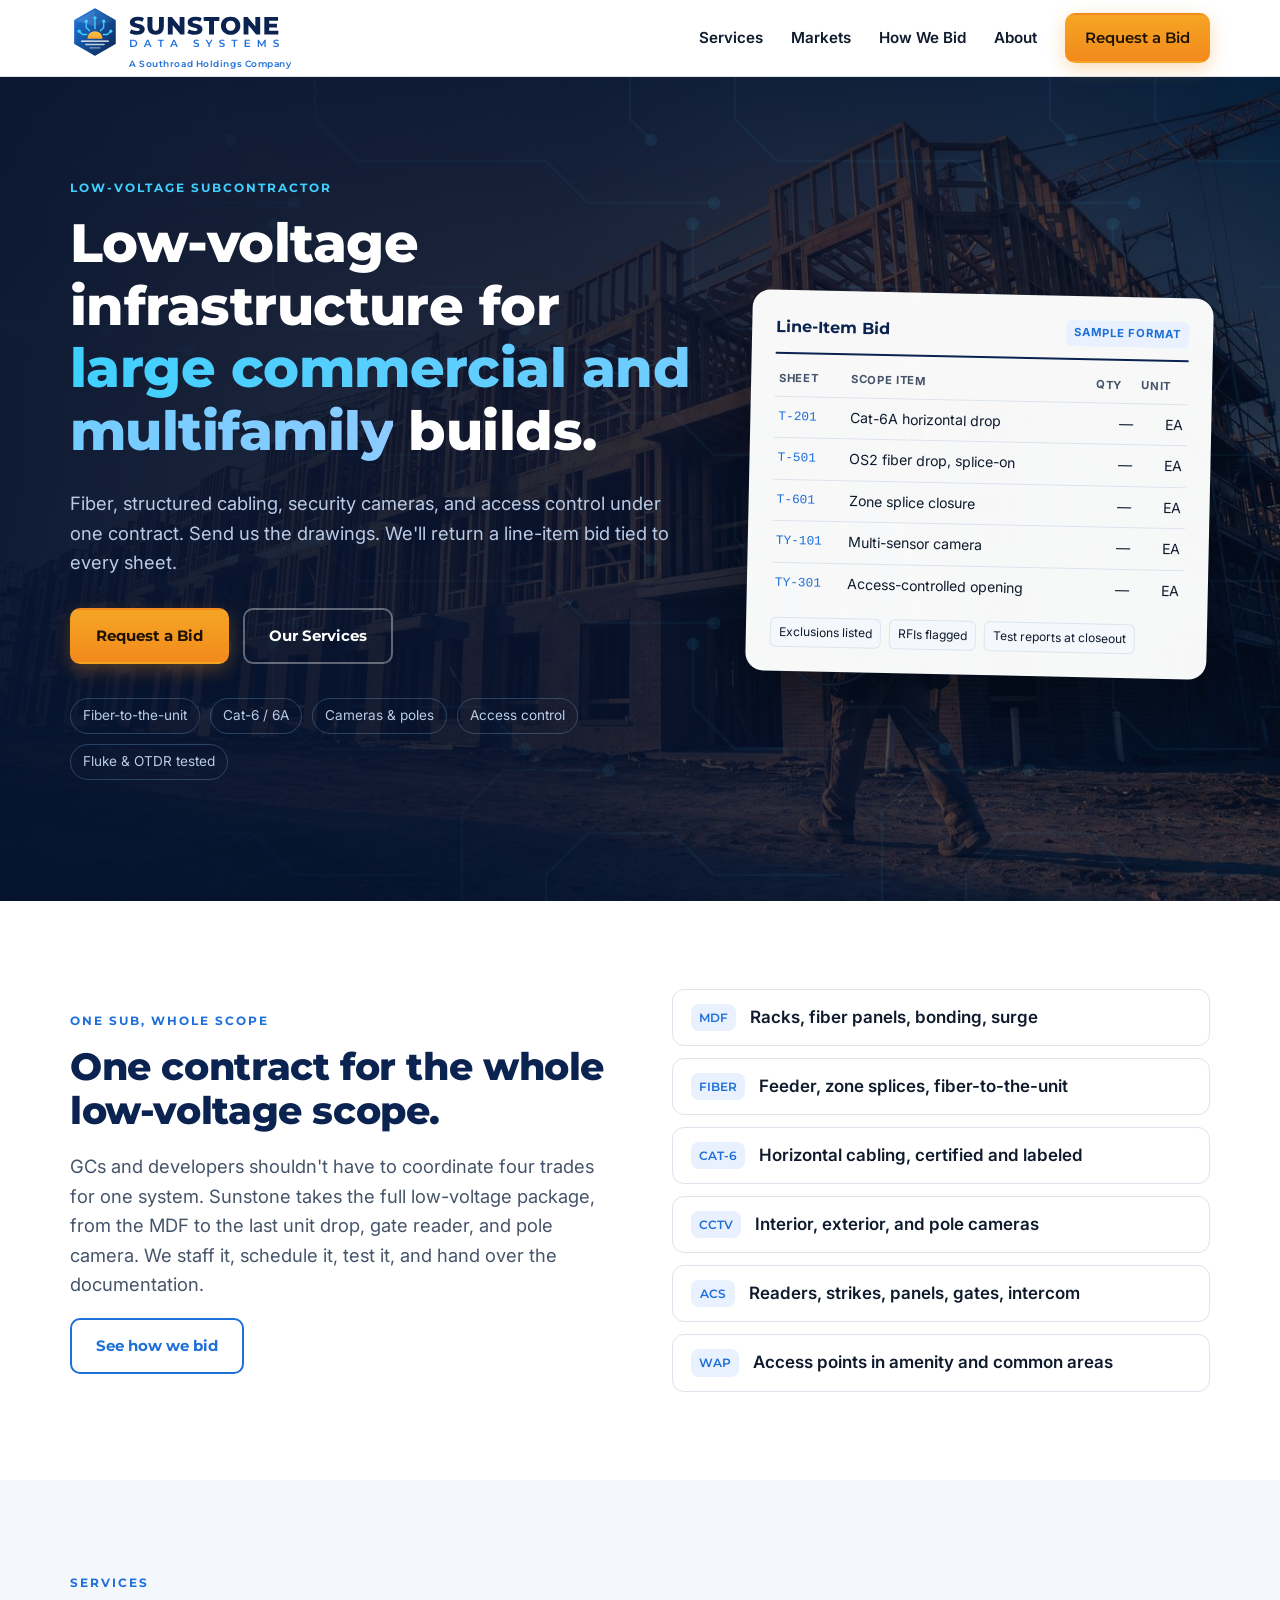
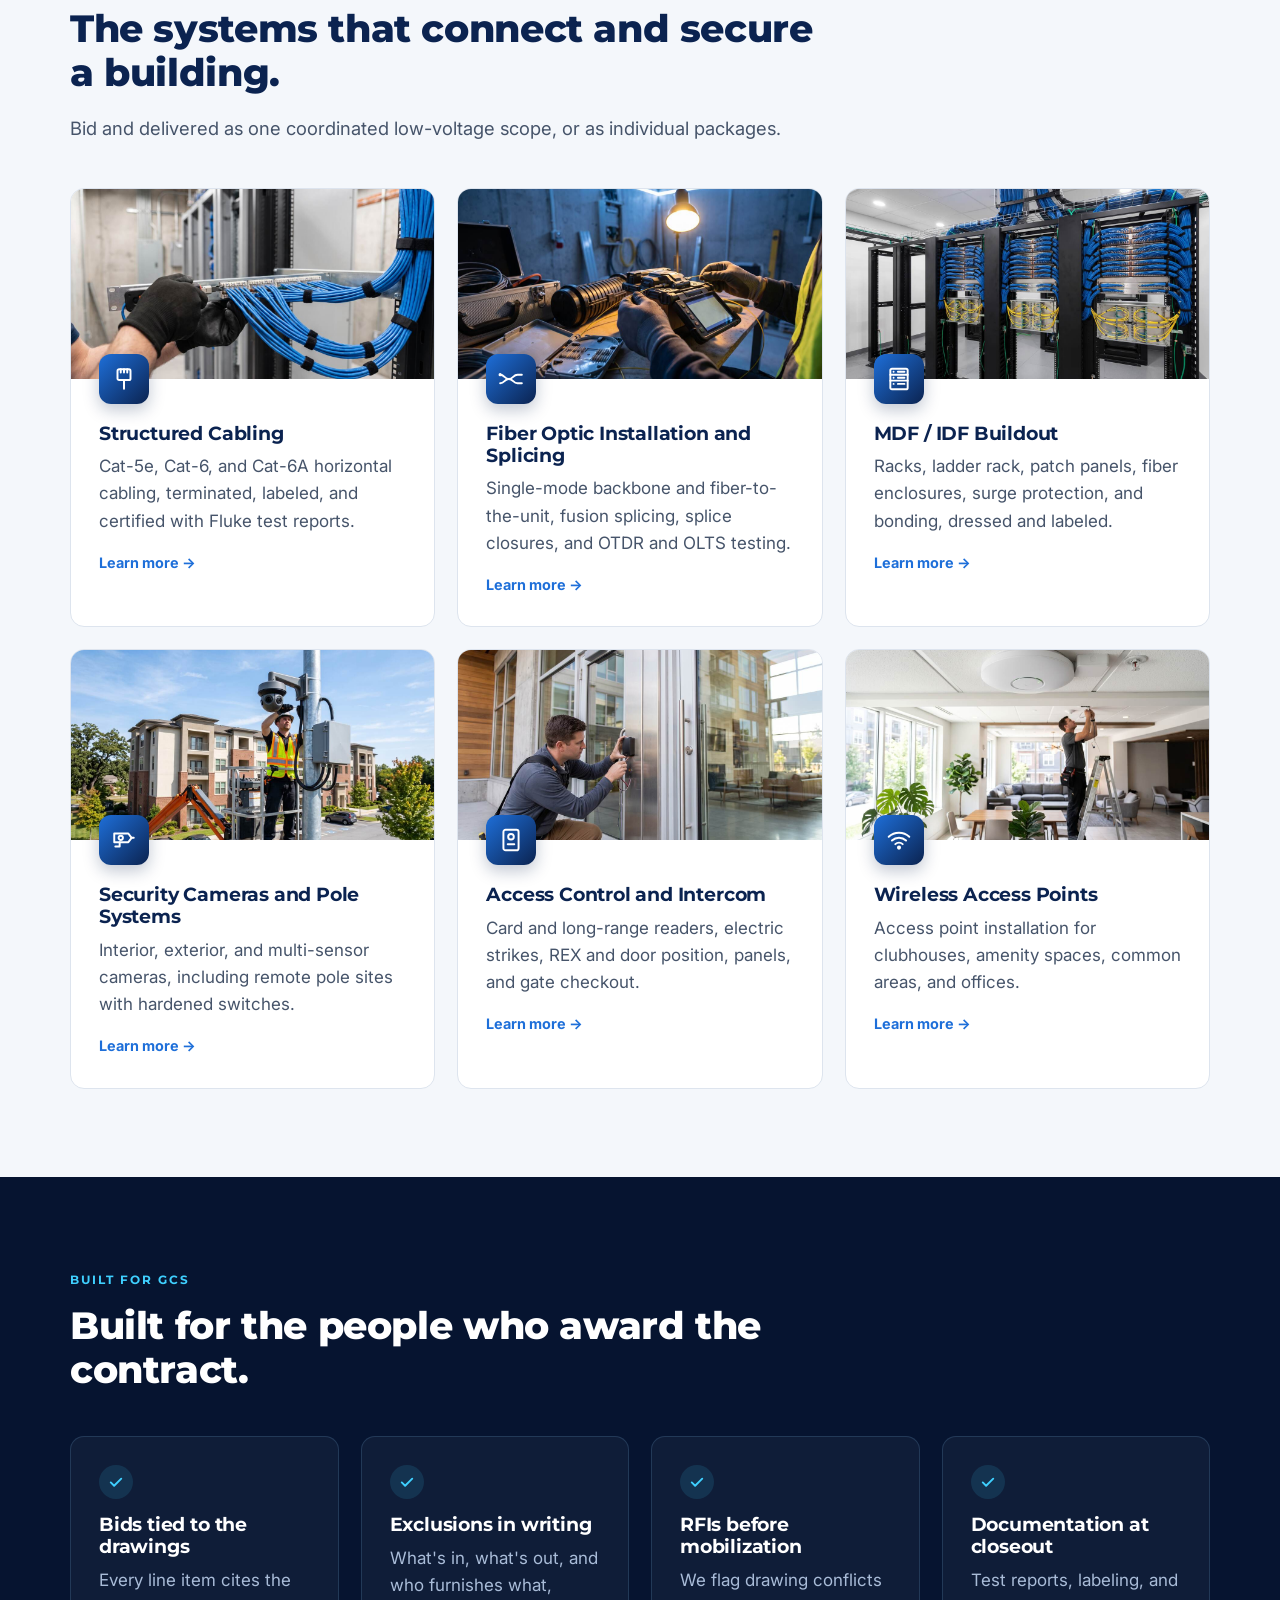
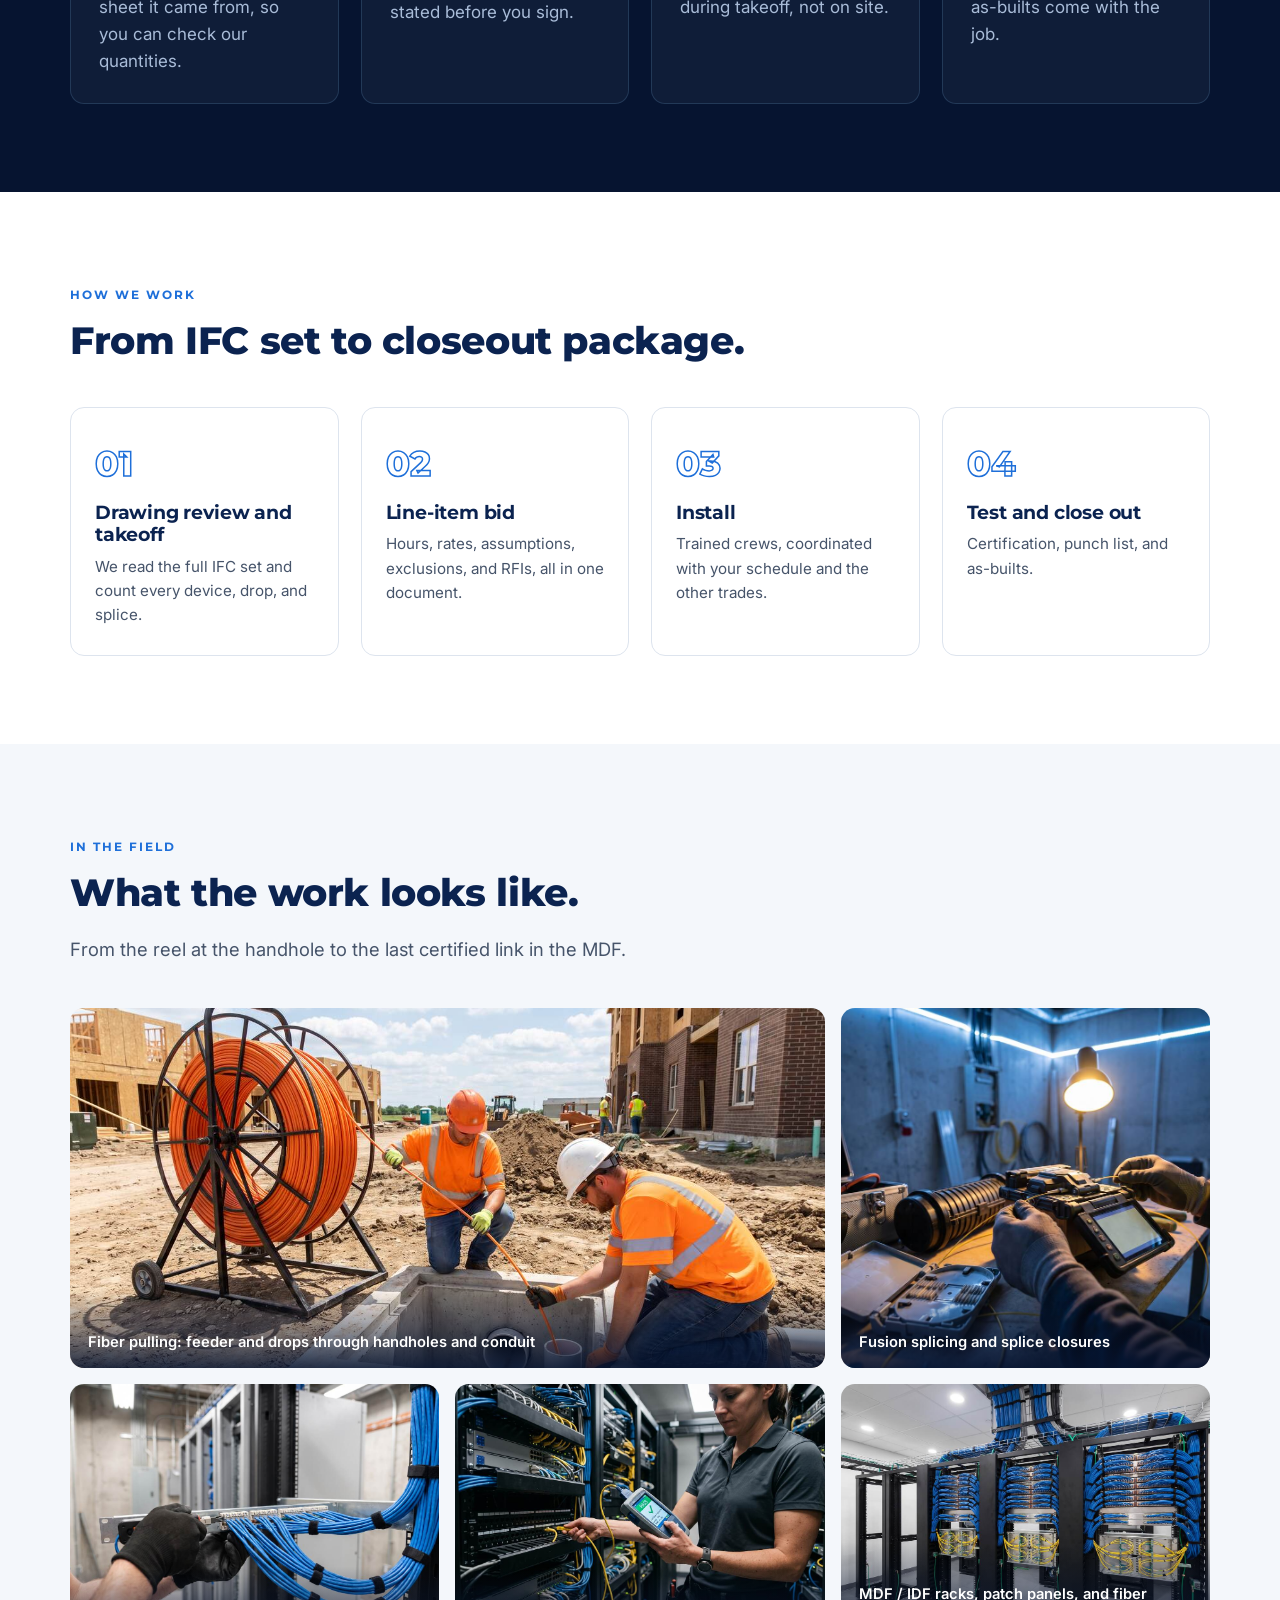
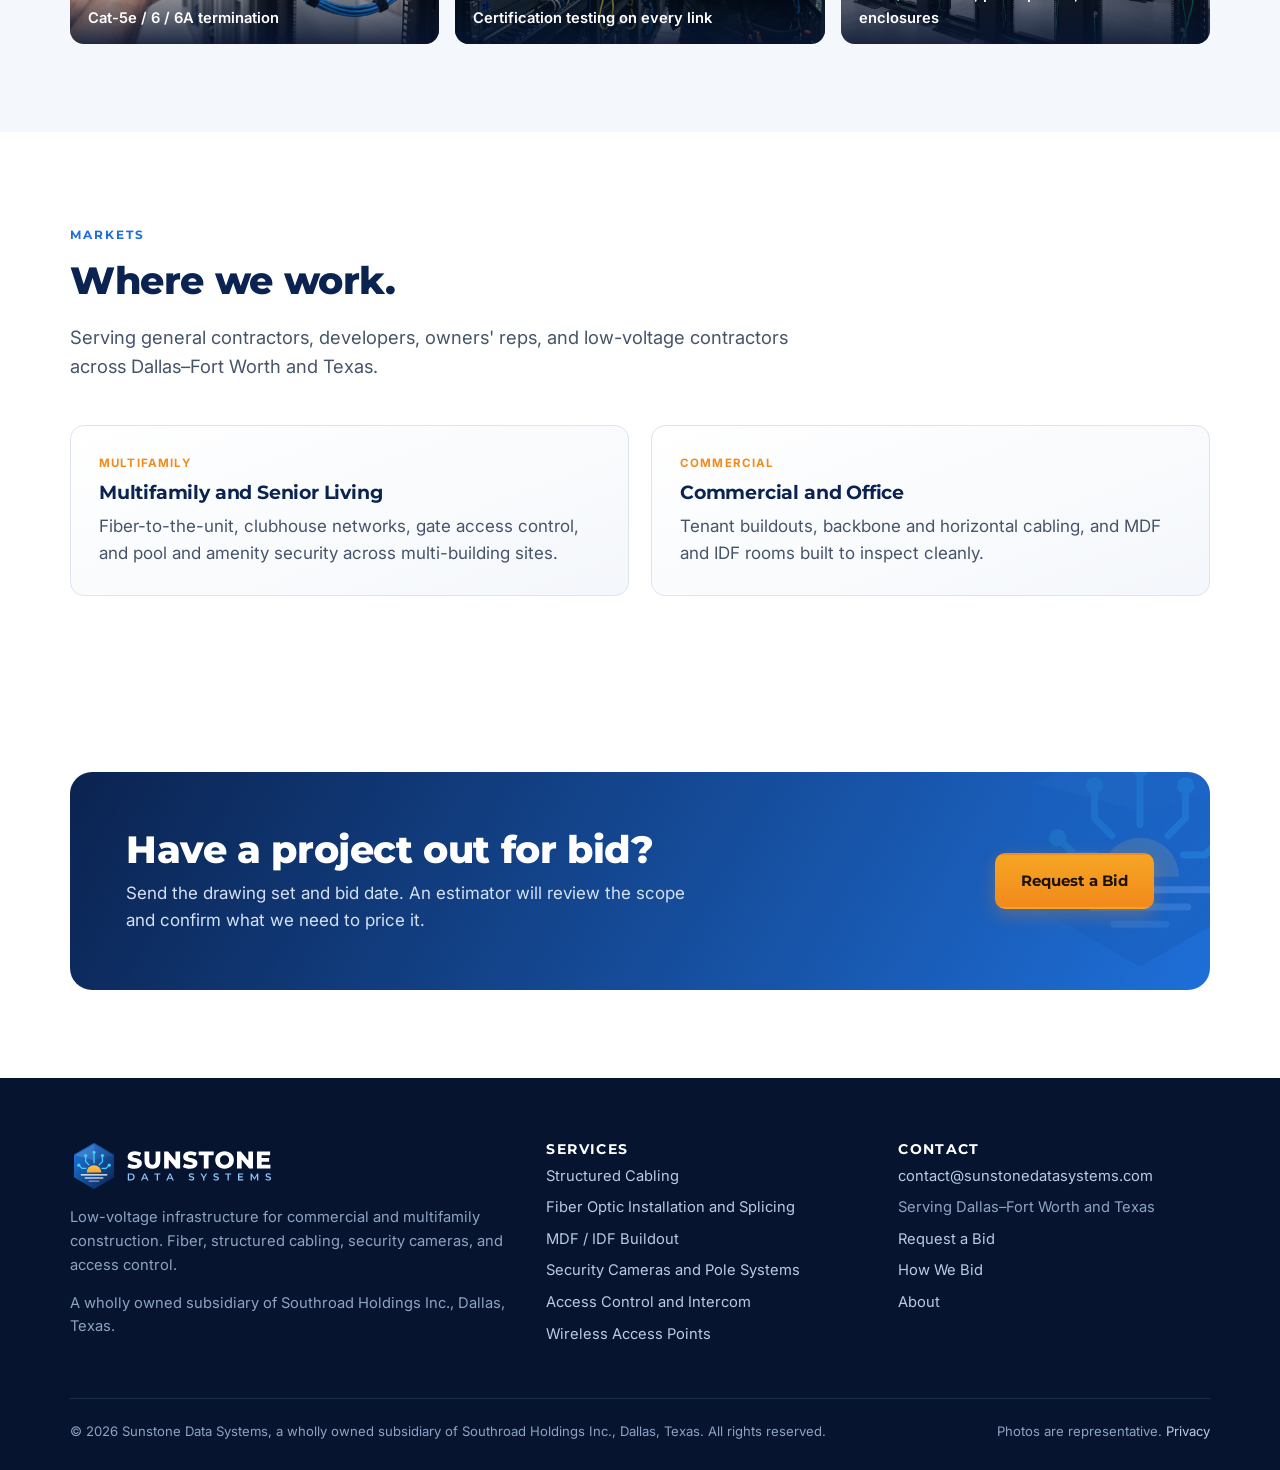
==== commit dc214abd: "Shrink parent-company line; version CSS/JS URLs so browsers drop stale cached styles Co-Authored-By:" ====
--- a/index.html
+++ b/index.html
@@ -17,7 +17,7 @@
 <link rel="preconnect" href="https://fonts.googleapis.com">
 <link rel="preconnect" href="https://fonts.gstatic.com" crossorigin>
 <link href="https://fonts.googleapis.com/css2?family=Inter:wght@400;500;600;700&family=Montserrat:wght@600;700;800&display=swap" rel="stylesheet">
-<link rel="stylesheet" href="/assets/css/styles.css">
+<link rel="stylesheet" href="/assets/css/styles.css?v=1792624015">
 </head>
 <body>
 <a class="skip" href="#main">Skip to content</a>
@@ -183,6 +183,6 @@
     </div>
   </div>
 </footer>
-<script src="/assets/js/main.js" defer></script>
+<script src="/assets/js/main.js?v=1792624015" defer></script>
 </body>
 </html>
--- a/assets/css/styles.css
+++ b/assets/css/styles.css
@@ -314,5 +314,5 @@
 
 /* Parent company line under the header logo */
 .brand { display: flex; flex-direction: column; align-items: flex-start; text-decoration: none; gap: 2px; }
-.brand-parent { font-family: var(--head); font-size: .68rem; font-weight: 600; letter-spacing: .06em; color: var(--blue-600); padding-left: 64px; line-height: 1; }
-@media (max-width: 920px) { .brand-parent { font-size: .6rem; padding-left: 47px; } }
+.brand-parent { font-family: var(--head); font-size: .58rem; font-weight: 600; letter-spacing: .06em; color: var(--blue-600); padding-left: 59px; line-height: 1; }
+@media (max-width: 920px) { .brand-parent { font-size: .52rem; padding-left: 47px; } }
